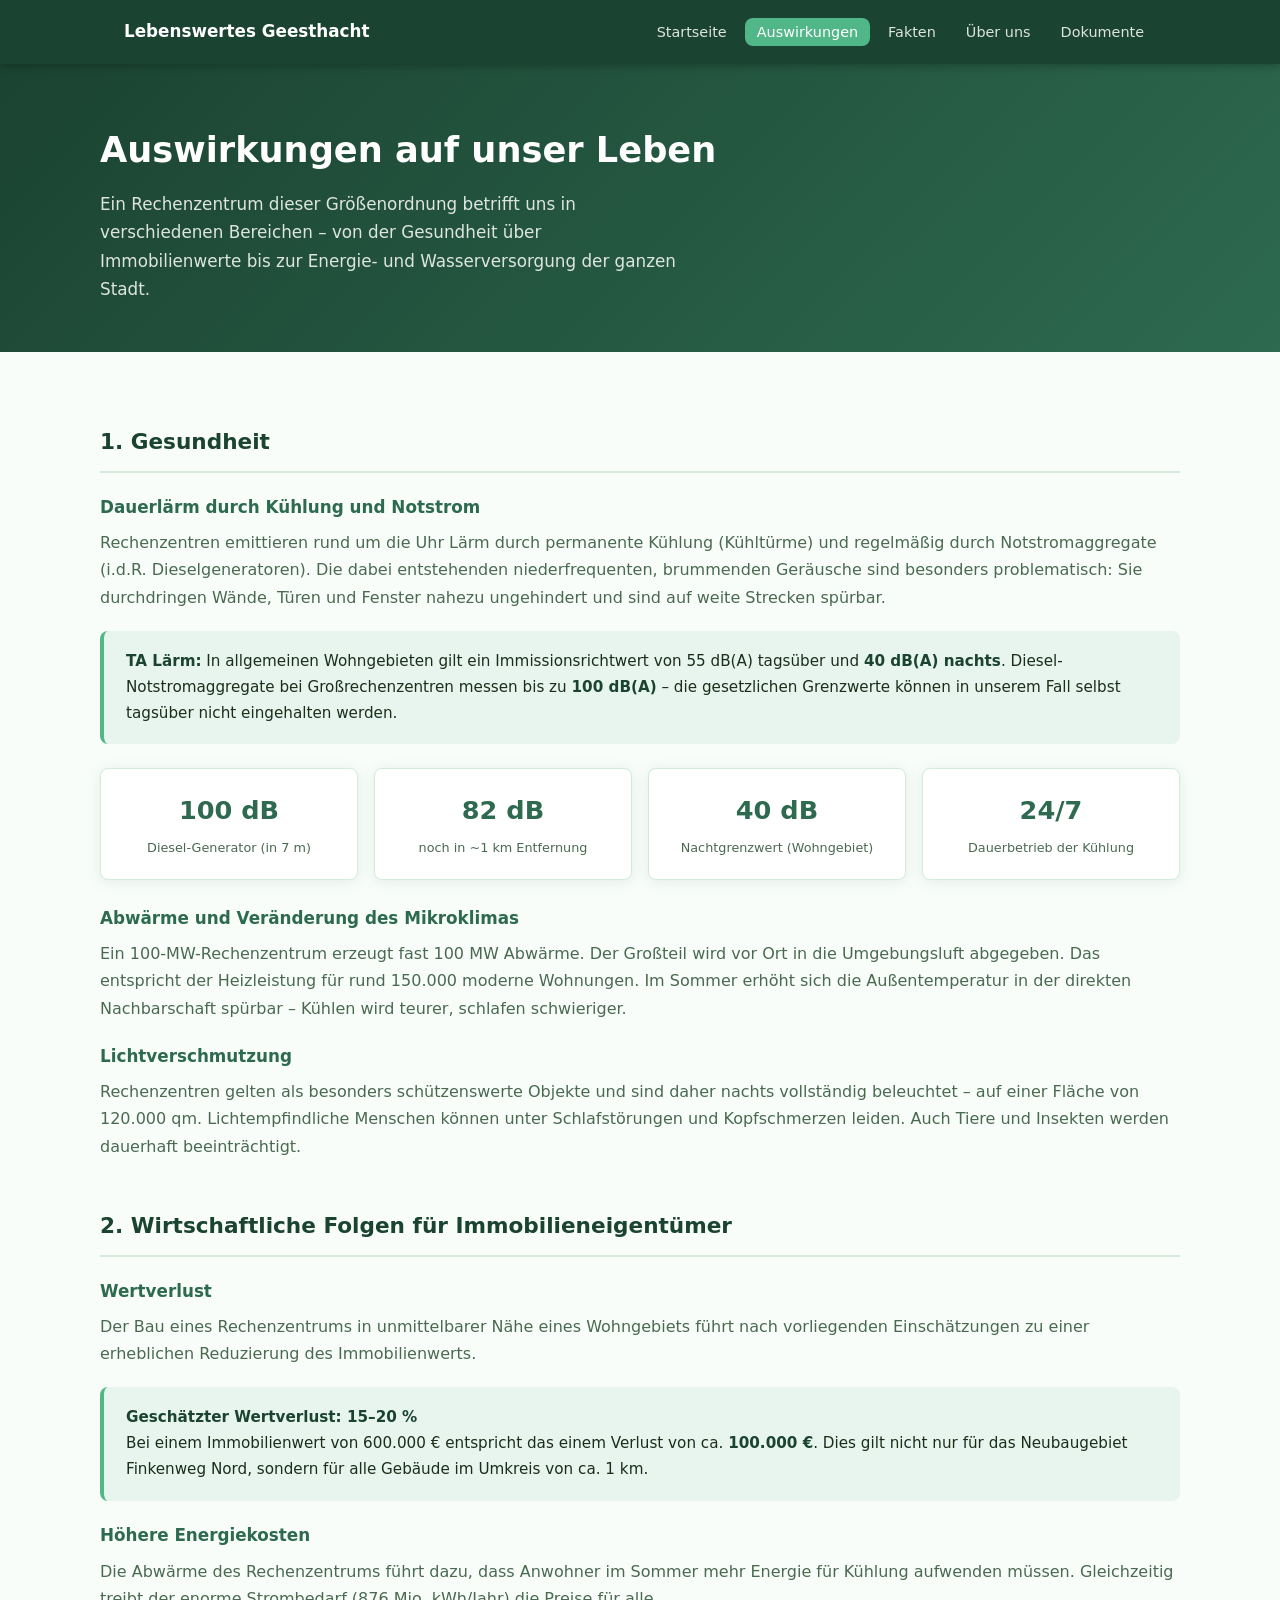
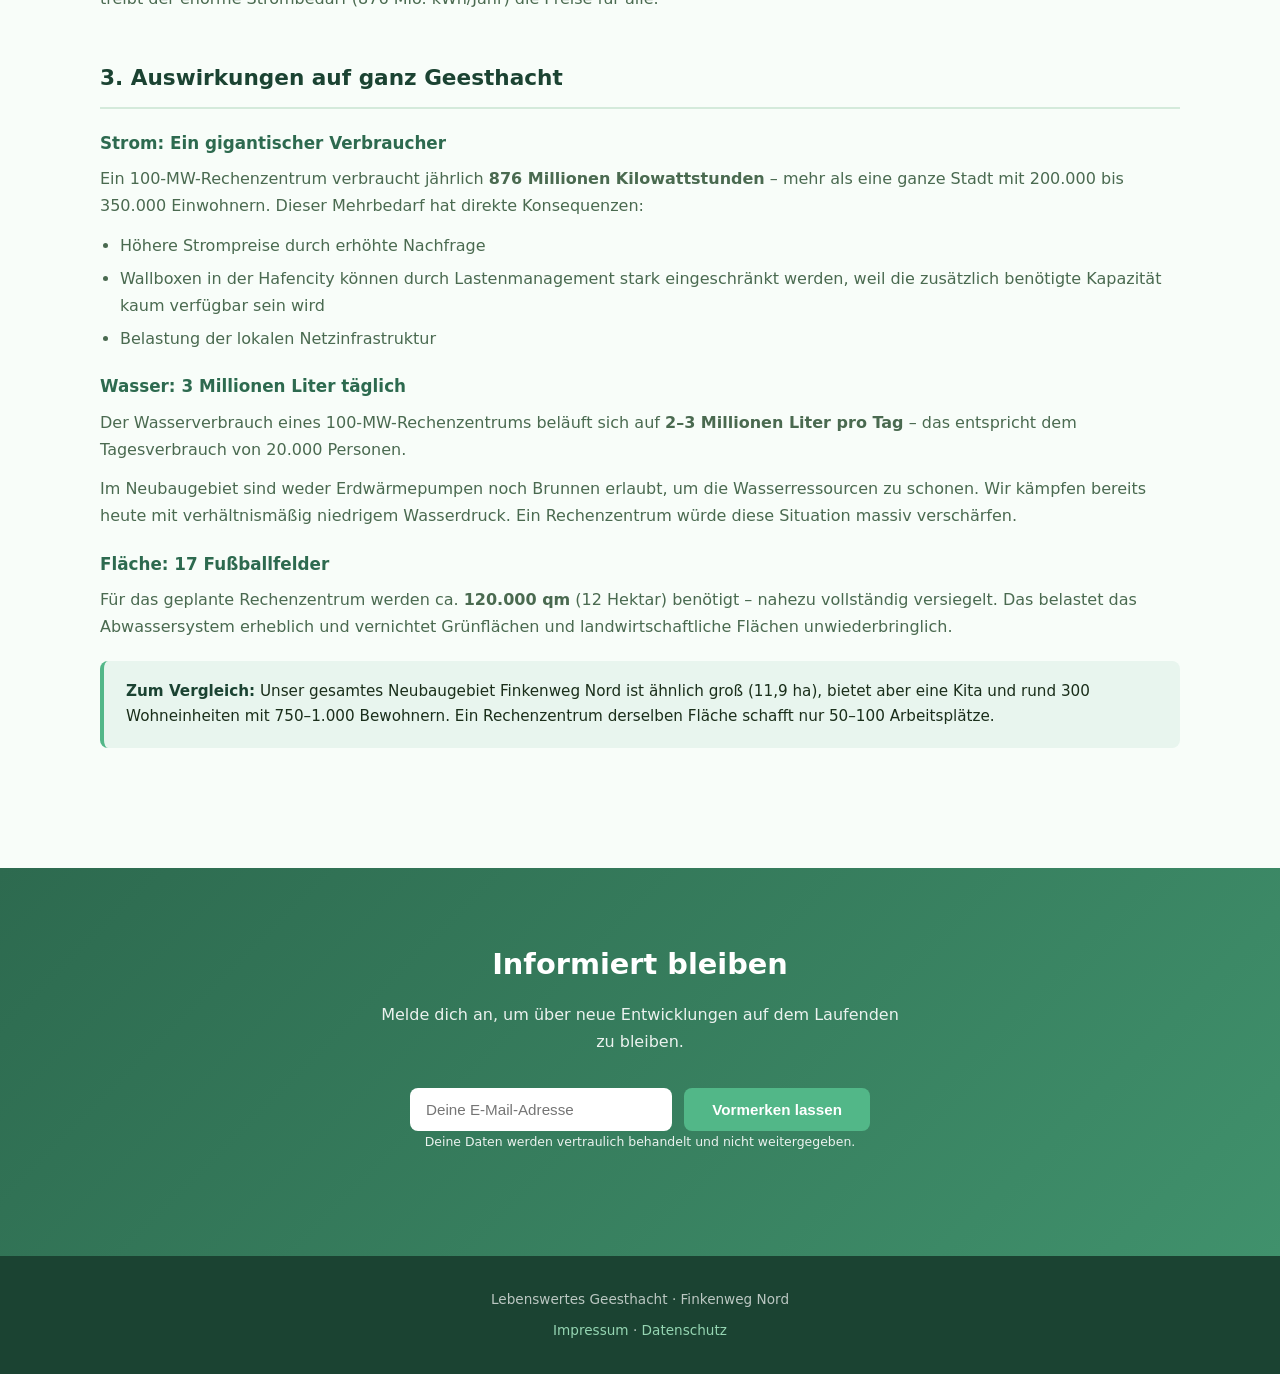
==== auswirkungen.html @ 09b79859 "Mailchimp-Newsletter-Formular eingebettet (alle 4 Seiten) Korrektes Formular-Action-URL, name=EMAIL," ====
<!DOCTYPE html>
<html lang="de">
<head>
    <meta charset="UTF-8">
    <meta name="viewport" content="width=device-width, initial-scale=1.0">
    <title>Auswirkungen – Lebenswertes Geesthacht</title>
    <meta name="description" content="Detaillierte Auswirkungen eines Rechenzentrums auf Gesundheit, Immobilien, Strom und Wasser in Geesthacht.">
    <link rel="stylesheet" href="style.css">
</head>
<body>

<nav class="nav">
    <div class="nav-inner">
        <a href="index.html" class="nav-logo">Lebenswertes Geesthacht</a>
        <button class="nav-toggle" onclick="toggleNav()" aria-label="Menü">
            <span></span><span></span><span></span>
        </button>
        <ul class="nav-links" id="navLinks">
            <li><a href="index.html">Startseite</a></li>
            <li><a href="auswirkungen.html" class="active">Auswirkungen</a></li>
            <li><a href="fakten.html">Fakten</a></li>
            <li><a href="ueber-uns.html">Über uns</a></li>
            <li><a href="dokumente.html">Dokumente</a></li>
        </ul>
    </div>
</nav>

<div class="page-hero">
    <div class="container">
        <h1>Auswirkungen auf unser Leben</h1>
        <p>Ein Rechenzentrum dieser Größenordnung betrifft uns in verschiedenen Bereichen – von der Gesundheit über Immobilienwerte bis zur Energie- und Wasserversorgung der ganzen Stadt.</p>
    </div>
</div>

<section class="section">
    <div class="container">

        <div class="content-block">
            <h2>1. Gesundheit</h2>

            <h3>Dauerlärm durch Kühlung und Notstrom</h3>
            <p>Rechenzentren emittieren rund um die Uhr Lärm durch permanente Kühlung (Kühltürme) und regelmäßig durch Notstromaggregate (i.d.R. Dieselgeneratoren). Die dabei entstehenden niederfrequenten, brummenden Geräusche sind besonders problematisch: Sie durchdringen Wände, Türen und Fenster nahezu ungehindert und sind auf weite Strecken spürbar.</p>

            <div class="highlight-box">
                <strong>TA Lärm:</strong> In allgemeinen Wohngebieten gilt ein Immissionsrichtwert von 55 dB(A) tagsüber und <strong>40 dB(A) nachts</strong>. Diesel-Notstromaggregate bei Großrechenzentren messen bis zu <strong>100 dB(A)</strong> – die gesetzlichen Grenzwerte können in unserem Fall selbst tagsüber nicht eingehalten werden.
            </div>

            <div class="stat-row">
                <div class="stat-box"><div class="num">100 dB</div><div class="lbl">Diesel-Generator (in 7 m)</div></div>
                <div class="stat-box"><div class="num">82 dB</div><div class="lbl">noch in ~1 km Entfernung</div></div>
                <div class="stat-box"><div class="num">40 dB</div><div class="lbl">Nachtgrenzwert (Wohngebiet)</div></div>
                <div class="stat-box"><div class="num">24/7</div><div class="lbl">Dauerbetrieb der Kühlung</div></div>
            </div>

            <h3>Abwärme und Veränderung des Mikroklimas</h3>
            <p>Ein 100-MW-Rechenzentrum erzeugt fast 100 MW Abwärme. Der Großteil wird vor Ort in die Umgebungsluft abgegeben. Das entspricht der Heizleistung für rund 150.000 moderne Wohnungen. Im Sommer erhöht sich die Außentemperatur in der direkten Nachbarschaft spürbar – Kühlen wird teurer, schlafen schwieriger.</p>

            <h3>Lichtverschmutzung</h3>
            <p>Rechenzentren gelten als besonders schützenswerte Objekte und sind daher nachts vollständig beleuchtet – auf einer Fläche von 120.000 qm. Lichtempfindliche Menschen können unter Schlafstörungen und Kopfschmerzen leiden. Auch Tiere und Insekten werden dauerhaft beeinträchtigt.</p>
        </div>

        <div class="content-block">
            <h2>2. Wirtschaftliche Folgen für Immobilieneigentümer</h2>

            <h3>Wertverlust</h3>
            <p>Der Bau eines Rechenzentrums in unmittelbarer Nähe eines Wohngebiets führt nach vorliegenden Einschätzungen zu einer erheblichen Reduzierung des Immobilienwerts.</p>

            <div class="highlight-box">
                <strong>Geschätzter Wertverlust: 15–20 %</strong><br>
                Bei einem Immobilienwert von 600.000 € entspricht das einem Verlust von ca. <strong>100.000 €</strong>. Dies gilt nicht nur für das Neubaugebiet Finkenweg Nord, sondern für alle Gebäude im Umkreis von ca. 1 km.
            </div>

            <h3>Höhere Energiekosten</h3>
            <p>Die Abwärme des Rechenzentrums führt dazu, dass Anwohner im Sommer mehr Energie für Kühlung aufwenden müssen. Gleichzeitig treibt der enorme Strombedarf (876 Mio. kWh/Jahr) die Preise für alle.</p>
        </div>

        <div class="content-block">
            <h2>3. Auswirkungen auf ganz Geesthacht</h2>

            <h3>Strom: Ein gigantischer Verbraucher</h3>
            <p>Ein 100-MW-Rechenzentrum verbraucht jährlich <strong>876 Millionen Kilowattstunden</strong> – mehr als eine ganze Stadt mit 200.000 bis 350.000 Einwohnern. Dieser Mehrbedarf hat direkte Konsequenzen:</p>
            <ul>
                <li>Höhere Strompreise durch erhöhte Nachfrage</li>
                <li>Wallboxen in der Hafencity können durch Lastenmanagement stark eingeschränkt werden, weil die zusätzlich benötigte Kapazität kaum verfügbar sein wird</li>
                <li>Belastung der lokalen Netzinfrastruktur</li>
            </ul>

            <h3>Wasser: 3 Millionen Liter täglich</h3>
            <p>Der Wasserverbrauch eines 100-MW-Rechenzentrums beläuft sich auf <strong>2–3 Millionen Liter pro Tag</strong> – das entspricht dem Tagesverbrauch von 20.000 Personen.</p>
            <p>Im Neubaugebiet sind weder Erdwärmepumpen noch Brunnen erlaubt, um die Wasserressourcen zu schonen. Wir kämpfen bereits heute mit verhältnismäßig niedrigem Wasserdruck. Ein Rechenzentrum würde diese Situation massiv verschärfen.</p>

            <h3>Fläche: 17 Fußballfelder</h3>
            <p>Für das geplante Rechenzentrum werden ca. <strong>120.000 qm</strong> (12 Hektar) benötigt – nahezu vollständig versiegelt. Das belastet das Abwassersystem erheblich und vernichtet Grünflächen und landwirtschaftliche Flächen unwiederbringlich.</p>

            <div class="highlight-box">
                <strong>Zum Vergleich:</strong> Unser gesamtes Neubaugebiet Finkenweg Nord ist ähnlich groß (11,9 ha), bietet aber eine Kita und rund 300 Wohneinheiten mit 750–1.000 Bewohnern. Ein Rechenzentrum derselben Fläche schafft nur 50–100 Arbeitsplätze.
            </div>
        </div>

    </div>
</section>

<section class="newsletter" id="vormerken">
    <div class="container">
        <h2>Informiert bleiben</h2>
        <p>Melde dich an, um über neue Entwicklungen auf dem Laufenden zu bleiben.</p>
        <form class="newsletter-form" action="https://lebenswertes-geesthacht.us17.list-manage.com/subscribe/post?u=48dccf539fbe68d70dd733b35&amp;id=de1815a1cf&amp;f_id=00e4e0e3f0" method="post" target="_blank">
            <input type="email" name="EMAIL" placeholder="Deine E-Mail-Adresse" required>
            <div aria-hidden="true" style="position:absolute;left:-5000px;"><input type="text" name="b_48dccf539fbe68d70dd733b35_de1815a1cf" tabindex="-1" value=""></div>
            <button type="submit" name="subscribe" class="btn btn-primary">Vormerken lassen</button>
        </form>
        <p class="newsletter-hint">Deine Daten werden vertraulich behandelt und nicht weitergegeben.</p>
    </div>
</section>

<footer>
    <div class="container">
        <p>Lebenswertes Geesthacht · Finkenweg Nord</p>
        <p style="margin-top:8px;"><a href="impressum.html">Impressum</a> · <a href="datenschutz.html">Datenschutz</a></p>
    </div>
</footer>

<script>
function toggleNav() { document.getElementById('navLinks').classList.toggle('open'); }
</script>
</body>
</html>
---- style.css ----
:root {
    --primary:        #2d6a4f;
    --primary-dark:   #1b4332;
    --accent:         #52b788;
    --accent-light:   #95d5b2;
    --bg:             #f8fdf9;
    --bg-card:        #ffffff;
    --text:           #1a2e1a;
    --text-muted:     #4a6a50;
    --border:         #d4eadb;
    --radius:         8px;
    --shadow:         0 2px 14px rgba(45,106,79,.10);
    --shadow-hover:   0 6px 24px rgba(45,106,79,.18);
    --max-width:      1080px;
}

*, *::before, *::after { box-sizing: border-box; margin: 0; padding: 0; }

html { scroll-behavior: smooth; }

body {
    font-family: 'Segoe UI', system-ui, -apple-system, sans-serif;
    background: var(--bg);
    color: var(--text);
    line-height: 1.7;
    font-size: 16px;
}

a { color: var(--primary); text-decoration: none; }
a:hover { text-decoration: underline; }

img { max-width: 100%; display: block; }

/* ── NAV ─────────────────────────────────────────────────── */
.nav {
    position: sticky;
    top: 0;
    z-index: 100;
    background: var(--primary-dark);
    box-shadow: 0 2px 8px rgba(0,0,0,.25);
}

.nav-inner {
    max-width: var(--max-width);
    margin: 0 auto;
    padding: 0 24px;
    display: flex;
    align-items: center;
    justify-content: space-between;
    height: 64px;
}

.nav-logo {
    font-size: 1.05rem;
    font-weight: 700;
    color: #ffffff;
    line-height: 1.3;
    max-width: 280px;
}
.nav-logo:hover { text-decoration: none; }

.nav-links {
    display: flex;
    gap: 6px;
    list-style: none;
}

.nav-links a {
    color: rgba(255,255,255,.85);
    font-size: .9rem;
    padding: 6px 12px;
    border-radius: var(--radius);
    transition: background .15s, color .15s;
}
.nav-links a:hover,
.nav-links a.active {
    background: var(--accent);
    color: #fff;
    text-decoration: none;
}

.nav-toggle {
    display: none;
    flex-direction: column;
    gap: 5px;
    cursor: pointer;
    padding: 8px;
    border: none;
    background: none;
}
.nav-toggle span {
    display: block;
    width: 24px;
    height: 2px;
    background: #fff;
    border-radius: 2px;
    transition: all .2s;
}

/* ── HERO ────────────────────────────────────────────────── */
.hero {
    background: linear-gradient(145deg, var(--primary-dark) 0%, var(--primary) 60%, #40916c 100%);
    color: #fff;
    padding: 90px 24px 80px;
    text-align: center;
}

.hero-label {
    display: inline-block;
    background: rgba(255,255,255,.15);
    border: 1px solid rgba(255,255,255,.3);
    color: var(--accent-light);
    font-size: .8rem;
    font-weight: 600;
    letter-spacing: .08em;
    text-transform: uppercase;
    padding: 4px 14px;
    border-radius: 20px;
    margin-bottom: 24px;
}

.hero h1 {
    font-size: clamp(1.8rem, 4vw, 2.8rem);
    font-weight: 800;
    max-width: 760px;
    margin: 0 auto 20px;
    line-height: 1.25;
}

.hero-sub {
    font-size: clamp(1rem, 2vw, 1.2rem);
    max-width: 580px;
    margin: 0 auto 36px;
    opacity: .9;
}

.hero-note {
    font-size: .85rem;
    opacity: .7;
    max-width: 540px;
    margin: 0 auto 36px;
    font-style: italic;
}

.btn {
    display: inline-block;
    padding: 13px 28px;
    border-radius: var(--radius);
    font-weight: 700;
    font-size: .95rem;
    cursor: pointer;
    transition: transform .15s, box-shadow .15s;
    border: none;
}
.btn:hover { transform: translateY(-2px); box-shadow: var(--shadow-hover); text-decoration: none; }

.btn-primary { background: var(--accent); color: #fff; }
.btn-outline { background: transparent; color: #fff; border: 2px solid rgba(255,255,255,.6); margin-left: 12px; }
.btn-outline:hover { background: rgba(255,255,255,.1); }

/* ── SECTIONS ────────────────────────────────────────────── */
.section { padding: 72px 24px; }
.section-alt { background: #edf6f0; }

.container {
    max-width: var(--max-width);
    margin: 0 auto;
}

.section-label {
    font-size: .78rem;
    font-weight: 700;
    letter-spacing: .1em;
    text-transform: uppercase;
    color: var(--accent);
    margin-bottom: 10px;
}

.section-title {
    font-size: clamp(1.5rem, 3vw, 2.1rem);
    font-weight: 800;
    color: var(--primary-dark);
    line-height: 1.25;
    margin-bottom: 16px;
}

.section-intro {
    font-size: 1.05rem;
    color: var(--text-muted);
    max-width: 640px;
    margin-bottom: 48px;
}

/* ── FACT CARDS ──────────────────────────────────────────── */
.cards {
    display: grid;
    grid-template-columns: repeat(auto-fit, minmax(230px, 1fr));
    gap: 24px;
}

.card {
    background: var(--bg-card);
    border: 1px solid var(--border);
    border-radius: var(--radius);
    padding: 28px 24px;
    box-shadow: var(--shadow);
    transition: transform .2s, box-shadow .2s;
}
.card:hover { transform: translateY(-4px); box-shadow: var(--shadow-hover); }

.card-icon {
    font-size: 2rem;
    margin-bottom: 14px;
}

.card-number {
    font-size: 2rem;
    font-weight: 800;
    color: var(--primary);
    line-height: 1.1;
    margin-bottom: 6px;
}

.card-title {
    font-size: .95rem;
    font-weight: 700;
    color: var(--text);
    margin-bottom: 8px;
}

.card p {
    font-size: .88rem;
    color: var(--text-muted);
}

/* ── IMPACT TABS ─────────────────────────────────────────── */
.tabs {
    display: flex;
    gap: 12px;
    margin-bottom: 32px;
    flex-wrap: wrap;
}

.tab-btn {
    padding: 10px 22px;
    border-radius: 40px;
    border: 2px solid var(--border);
    background: var(--bg-card);
    color: var(--text-muted);
    font-weight: 600;
    font-size: .9rem;
    cursor: pointer;
    transition: all .15s;
}
.tab-btn.active, .tab-btn:hover {
    background: var(--primary);
    color: #fff;
    border-color: var(--primary);
}

.tab-panel { display: none; }
.tab-panel.active { display: block; }

.impact-grid {
    display: grid;
    grid-template-columns: repeat(auto-fit, minmax(260px, 1fr));
    gap: 20px;
}

.impact-item {
    background: var(--bg-card);
    border-left: 4px solid var(--accent);
    border-radius: var(--radius);
    padding: 20px 22px;
    box-shadow: var(--shadow);
}

.impact-item h3 { font-size: 1rem; color: var(--primary-dark); margin-bottom: 6px; }
.impact-item p  { font-size: .88rem; color: var(--text-muted); }

/* ── NEWSLETTER ──────────────────────────────────────────── */
.newsletter {
    background: linear-gradient(135deg, var(--primary) 0%, #40916c 100%);
    color: #fff;
    padding: 72px 24px;
    text-align: center;
}

.newsletter h2 { font-size: 1.8rem; font-weight: 800; margin-bottom: 12px; }
.newsletter p  { opacity: .9; max-width: 520px; margin: 0 auto 32px; }

.newsletter-form {
    display: flex;
    gap: 12px;
    max-width: 460px;
    margin: 0 auto;
    flex-wrap: wrap;
    justify-content: center;
}

.newsletter-form input[type="email"] {
    flex: 1 1 260px;
    padding: 13px 16px;
    border-radius: var(--radius);
    border: none;
    font-size: .95rem;
    outline: none;
}

.newsletter-form input[type="email"]:focus {
    box-shadow: 0 0 0 3px var(--accent-light);
}

.newsletter-hint {
    font-size: .78rem;
    opacity: .7;
    margin-top: 14px;
}

/* ── TEASER LINK ─────────────────────────────────────────── */
.teaser-link {
    display: inline-flex;
    align-items: center;
    gap: 6px;
    font-weight: 700;
    color: var(--primary);
    margin-top: 16px;
    font-size: .9rem;
    transition: gap .15s;
}
.teaser-link:hover { gap: 10px; text-decoration: none; }

/* ── CONTENT PAGES ───────────────────────────────────────── */
.page-hero {
    background: linear-gradient(135deg, var(--primary-dark), var(--primary));
    color: #fff;
    padding: 56px 24px 48px;
}
.page-hero h1 { font-size: clamp(1.6rem, 3vw, 2.2rem); font-weight: 800; margin-bottom: 10px; }
.page-hero p  { opacity: .85; max-width: 580px; font-size: 1.05rem; }

.content-block { margin-bottom: 48px; }
.content-block h2 {
    font-size: 1.35rem;
    font-weight: 700;
    color: var(--primary-dark);
    margin-bottom: 16px;
    padding-bottom: 10px;
    border-bottom: 2px solid var(--border);
}
.content-block h3 { font-size: 1.05rem; font-weight: 700; color: var(--primary); margin: 20px 0 8px; }
.content-block p  { margin-bottom: 12px; color: var(--text-muted); }
.content-block ul { padding-left: 20px; color: var(--text-muted); }
.content-block ul li { margin-bottom: 6px; }

.highlight-box {
    background: #e8f5ee;
    border-left: 4px solid var(--accent);
    border-radius: var(--radius);
    padding: 18px 22px;
    margin: 20px 0;
    font-size: .95rem;
}
.highlight-box strong { color: var(--primary-dark); }

.stat-row {
    display: flex;
    flex-wrap: wrap;
    gap: 16px;
    margin: 24px 0;
}
.stat-box {
    background: var(--bg-card);
    border: 1px solid var(--border);
    border-radius: var(--radius);
    padding: 20px;
    text-align: center;
    flex: 1 1 160px;
    box-shadow: var(--shadow);
}
.stat-box .num { font-size: 1.6rem; font-weight: 800; color: var(--primary); }
.stat-box .lbl { font-size: .8rem; color: var(--text-muted); margin-top: 4px; }

/* ── TEAM ────────────────────────────────────────────────── */
.team-grid {
    display: grid;
    grid-template-columns: repeat(auto-fit, minmax(220px, 1fr));
    gap: 24px;
}

.team-card {
    background: var(--bg-card);
    border: 1px solid var(--border);
    border-radius: var(--radius);
    padding: 28px 24px;
    text-align: center;
    box-shadow: var(--shadow);
}

.team-avatar {
    width: 80px;
    height: 80px;
    border-radius: 50%;
    background: linear-gradient(135deg, var(--accent), var(--primary));
    margin: 0 auto 16px;
    display: flex;
    align-items: center;
    justify-content: center;
    font-size: 2rem;
    color: #fff;
    font-weight: 700;
}

.team-card h3 { font-size: 1rem; font-weight: 700; color: var(--primary-dark); margin-bottom: 4px; }
.team-card .role { font-size: .82rem; color: var(--accent); font-weight: 600; margin-bottom: 10px; }
.team-card p { font-size: .88rem; color: var(--text-muted); }

/* ── DOCS ────────────────────────────────────────────────── */
.doc-list { list-style: none; display: grid; gap: 14px; }
.doc-item {
    background: var(--bg-card);
    border: 1px solid var(--border);
    border-radius: var(--radius);
    padding: 18px 22px;
    display: flex;
    align-items: center;
    gap: 16px;
    box-shadow: var(--shadow);
    transition: border-color .15s;
}
.doc-item:hover { border-color: var(--accent); }
.doc-icon { font-size: 1.8rem; }
.doc-info h3 { font-size: .95rem; font-weight: 700; color: var(--primary-dark); }
.doc-info p  { font-size: .82rem; color: var(--text-muted); }
.doc-item .btn { margin-left: auto; white-space: nowrap; font-size: .82rem; padding: 8px 16px;
    background: var(--primary); color: #fff; }

/* ── FOOTER ──────────────────────────────────────────────── */
footer {
    background: var(--primary-dark);
    color: rgba(255,255,255,.7);
    text-align: center;
    padding: 32px 24px;
    font-size: .85rem;
}
footer a { color: var(--accent-light); }

/* ── RESPONSIVE ──────────────────────────────────────────── */
@media (max-width: 680px) {
    .nav-links { display: none; flex-direction: column; gap: 4px; }
    .nav-links.open {
        display: flex;
        position: absolute;
        top: 64px;
        left: 0; right: 0;
        background: var(--primary-dark);
        padding: 16px;
    }
    .nav-toggle { display: flex; }
    .hero { padding: 60px 24px 52px; }
    .btn-outline { margin-left: 0; margin-top: 10px; }
    .section { padding: 52px 24px; }
}
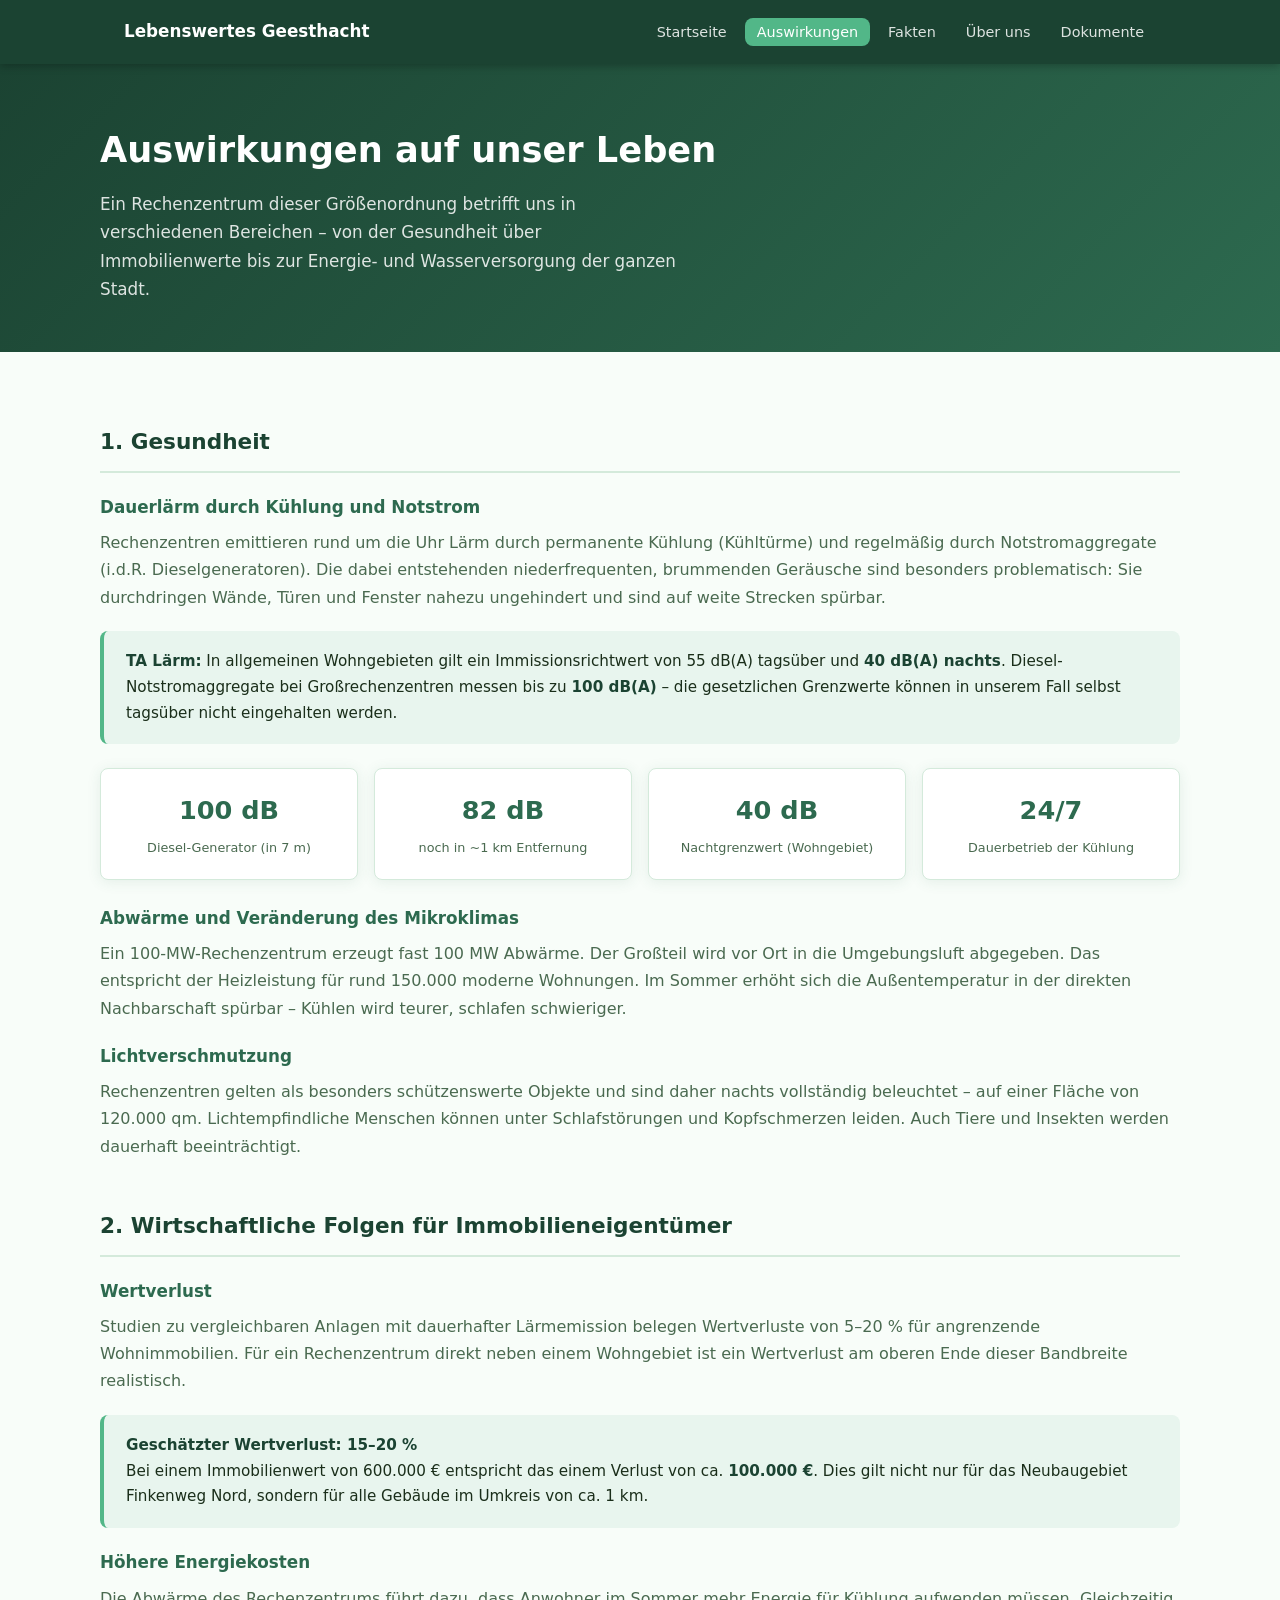
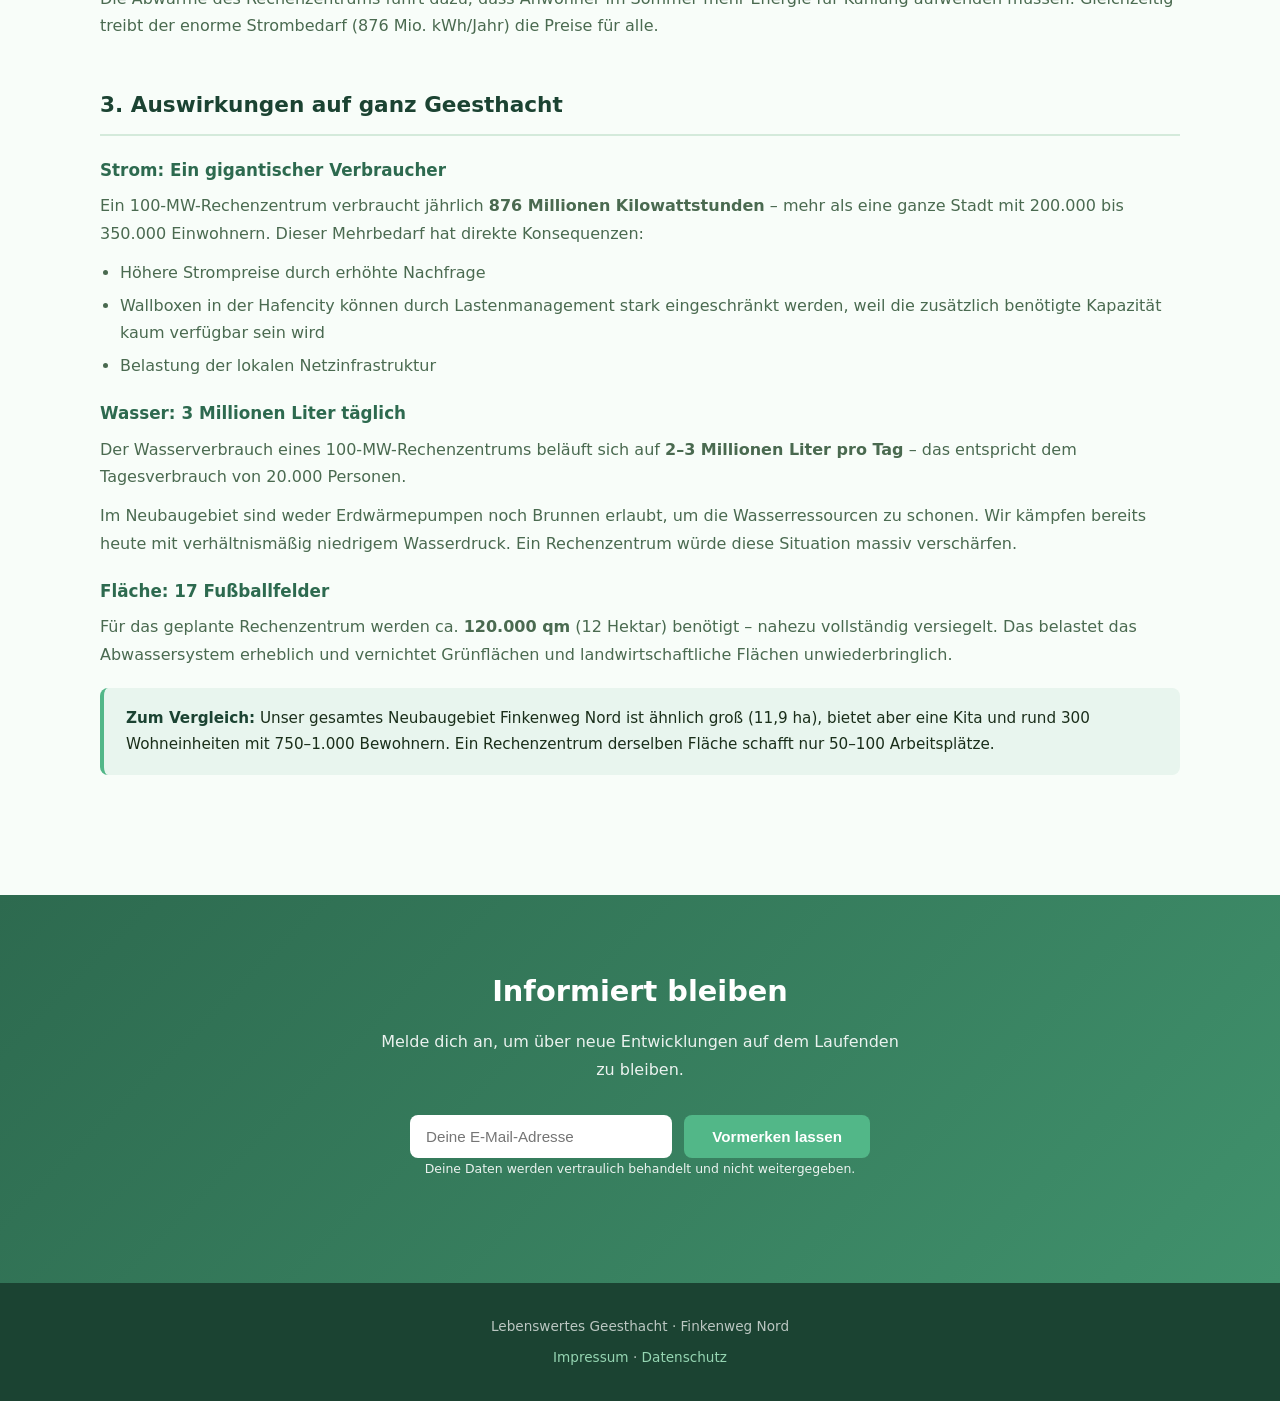
==== commit 5164e072: "Immobilienwert-Aussage mit Studienreferenz belegt (Option C) Co-Authored-By: Claude Sonnet 4.6 <nore" ====
--- a/auswirkungen.html
+++ b/auswirkungen.html
@@ -63,7 +63,7 @@
             <h2>2. Wirtschaftliche Folgen für Immobilieneigentümer</h2>
 
             <h3>Wertverlust</h3>
-            <p>Der Bau eines Rechenzentrums in unmittelbarer Nähe eines Wohngebiets führt nach vorliegenden Einschätzungen zu einer erheblichen Reduzierung des Immobilienwerts.</p>
+            <p>Studien zu vergleichbaren Anlagen mit dauerhafter Lärmemission belegen Wertverluste von 5–20 % für angrenzende Wohnimmobilien. Für ein Rechenzentrum direkt neben einem Wohngebiet ist ein Wertverlust am oberen Ende dieser Bandbreite realistisch.</p>
 
             <div class="highlight-box">
                 <strong>Geschätzter Wertverlust: 15–20 %</strong><br>
--- a/style.css
+++ b/style.css
@@ -414,6 +414,12 @@
 .team-card h3 { font-size: 1rem; font-weight: 700; color: var(--primary-dark); margin-bottom: 4px; }
 .team-card .role { font-size: .82rem; color: var(--accent); font-weight: 600; margin-bottom: 10px; }
 .team-card p { font-size: .88rem; color: var(--text-muted); }
+.team-photo { width: 100%; aspect-ratio: 4/3; object-fit: cover; border-radius: 8px; margin-bottom: 14px; display: block; }
+.team-mehr { margin-top: 12px; }
+.team-mehr summary { font-size: .82rem; font-weight: 600; color: var(--accent); cursor: pointer; user-select: none; margin-bottom: 10px; }
+.team-mehr summary:hover { opacity: 0.8; }
+.team-mehr p { font-size: .88rem; color: var(--text-muted); margin-bottom: 10px; }
+.team-mehr p:last-child { margin-bottom: 0; }
 
 /* ── DOCS ────────────────────────────────────────────────── */
 .doc-list { list-style: none; display: grid; gap: 14px; }
@@ -445,8 +451,19 @@
 }
 footer a { color: var(--accent-light); }
 
+/* ── SPLIT LAYOUT ────────────────────────────────────────── */
+.section-split {
+    display: grid;
+    grid-template-columns: 1fr 1fr;
+    gap: 48px;
+    align-items: center;
+}
+
 /* ── RESPONSIVE ──────────────────────────────────────────── */
 @media (max-width: 680px) {
+    .section-split { grid-template-columns: 1fr; gap: 32px; }
+    .doc-item { flex-wrap: wrap; }
+    .doc-item .btn { margin-left: 0; width: 100%; text-align: center; }
     .nav-links { display: none; flex-direction: column; gap: 4px; }
     .nav-links.open {
         display: flex;
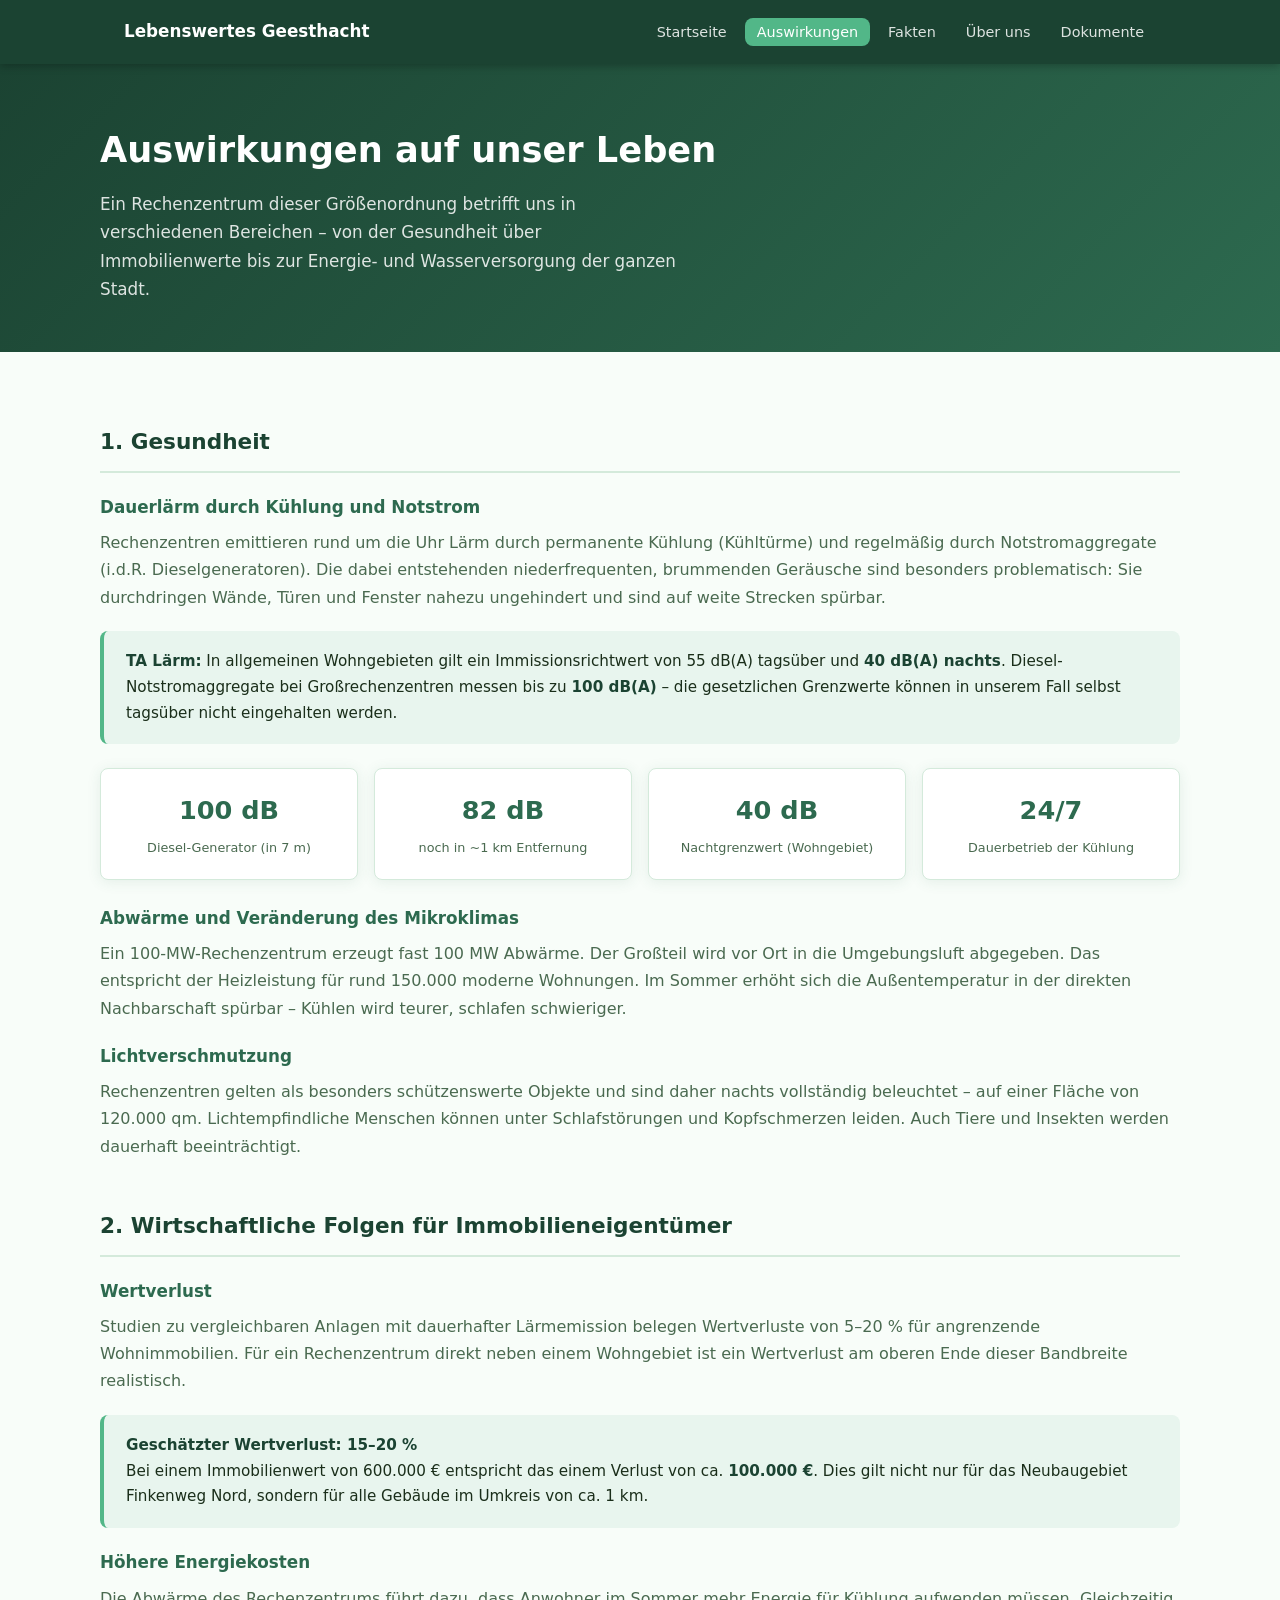
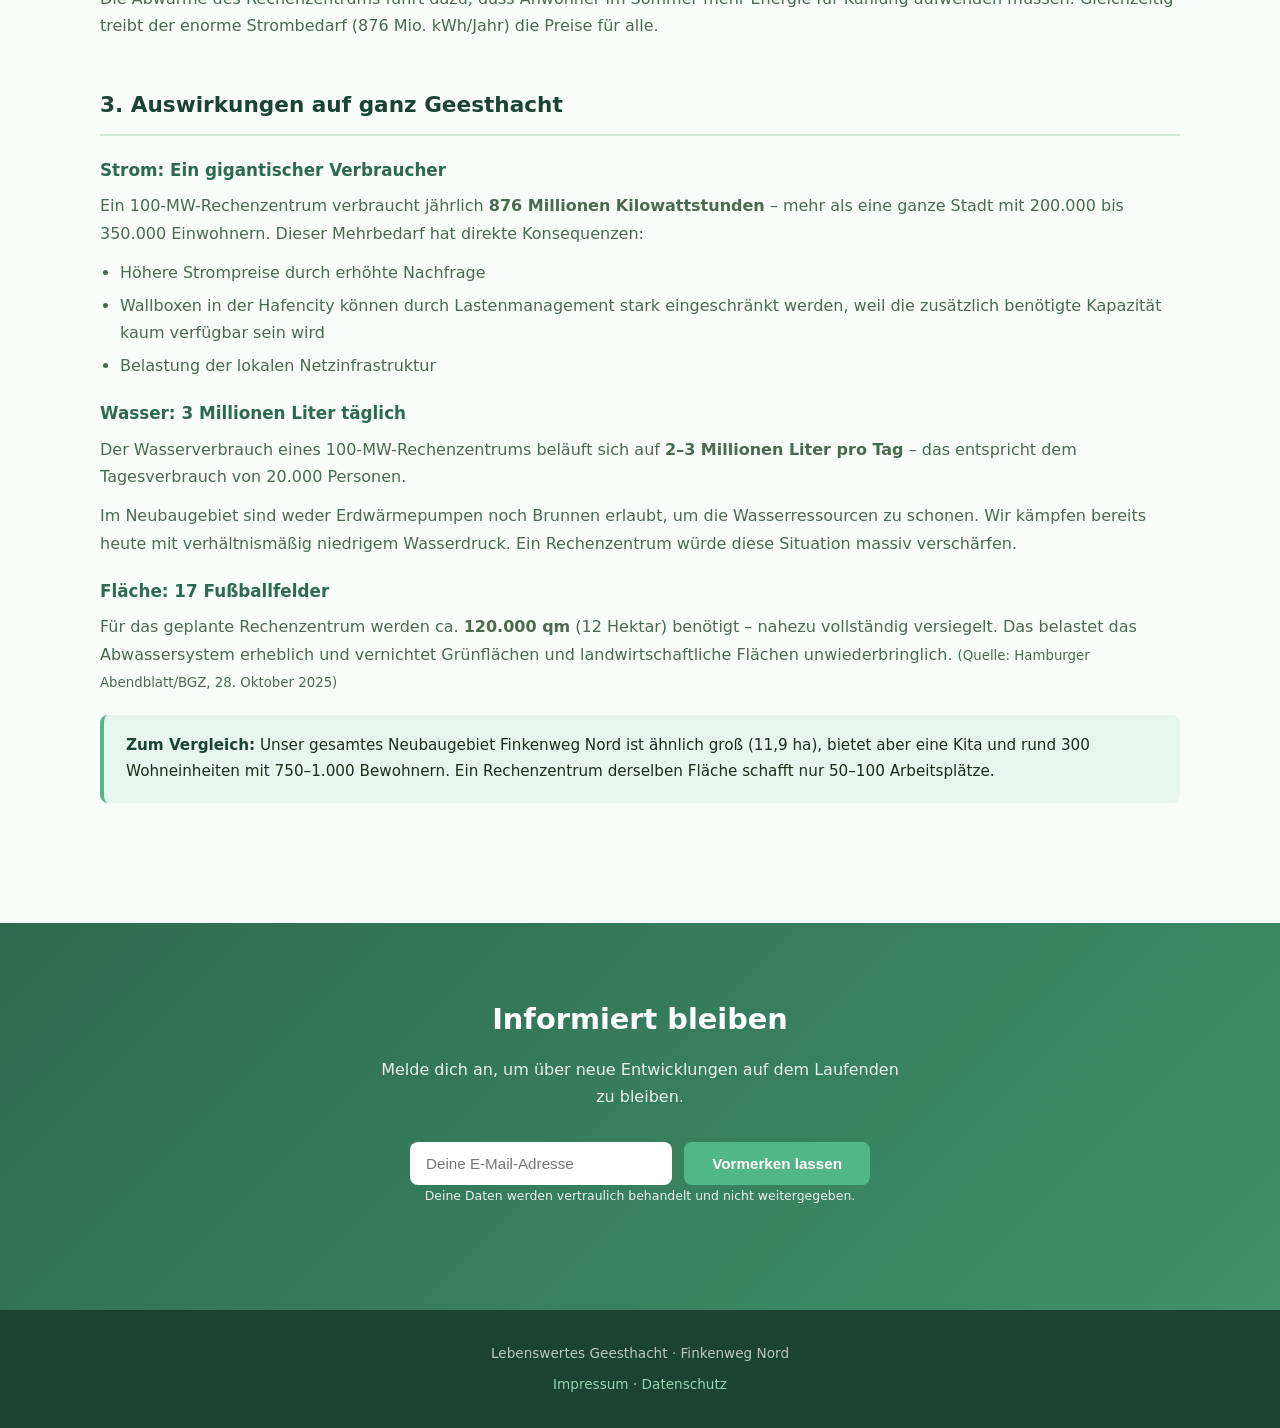
==== commit f6a44f9e: "M2: Quellenangabe für 120.000 qm ergänzt (Hamburger Abendblatt/BGZ) Co-Authored-By: Claude Sonnet 4." ====
--- a/auswirkungen.html
+++ b/auswirkungen.html
@@ -90,7 +90,7 @@
             <p>Im Neubaugebiet sind weder Erdwärmepumpen noch Brunnen erlaubt, um die Wasserressourcen zu schonen. Wir kämpfen bereits heute mit verhältnismäßig niedrigem Wasserdruck. Ein Rechenzentrum würde diese Situation massiv verschärfen.</p>
 
             <h3>Fläche: 17 Fußballfelder</h3>
-            <p>Für das geplante Rechenzentrum werden ca. <strong>120.000 qm</strong> (12 Hektar) benötigt – nahezu vollständig versiegelt. Das belastet das Abwassersystem erheblich und vernichtet Grünflächen und landwirtschaftliche Flächen unwiederbringlich.</p>
+            <p>Für das geplante Rechenzentrum werden ca. <strong>120.000 qm</strong> (12 Hektar) benötigt – nahezu vollständig versiegelt. Das belastet das Abwassersystem erheblich und vernichtet Grünflächen und landwirtschaftliche Flächen unwiederbringlich. <small style="color:var(--text-muted);">(Quelle: Hamburger Abendblatt/BGZ, 28. Oktober 2025)</small></p>
 
             <div class="highlight-box">
                 <strong>Zum Vergleich:</strong> Unser gesamtes Neubaugebiet Finkenweg Nord ist ähnlich groß (11,9 ha), bietet aber eine Kita und rund 300 Wohneinheiten mit 750–1.000 Bewohnern. Ein Rechenzentrum derselben Fläche schafft nur 50–100 Arbeitsplätze.
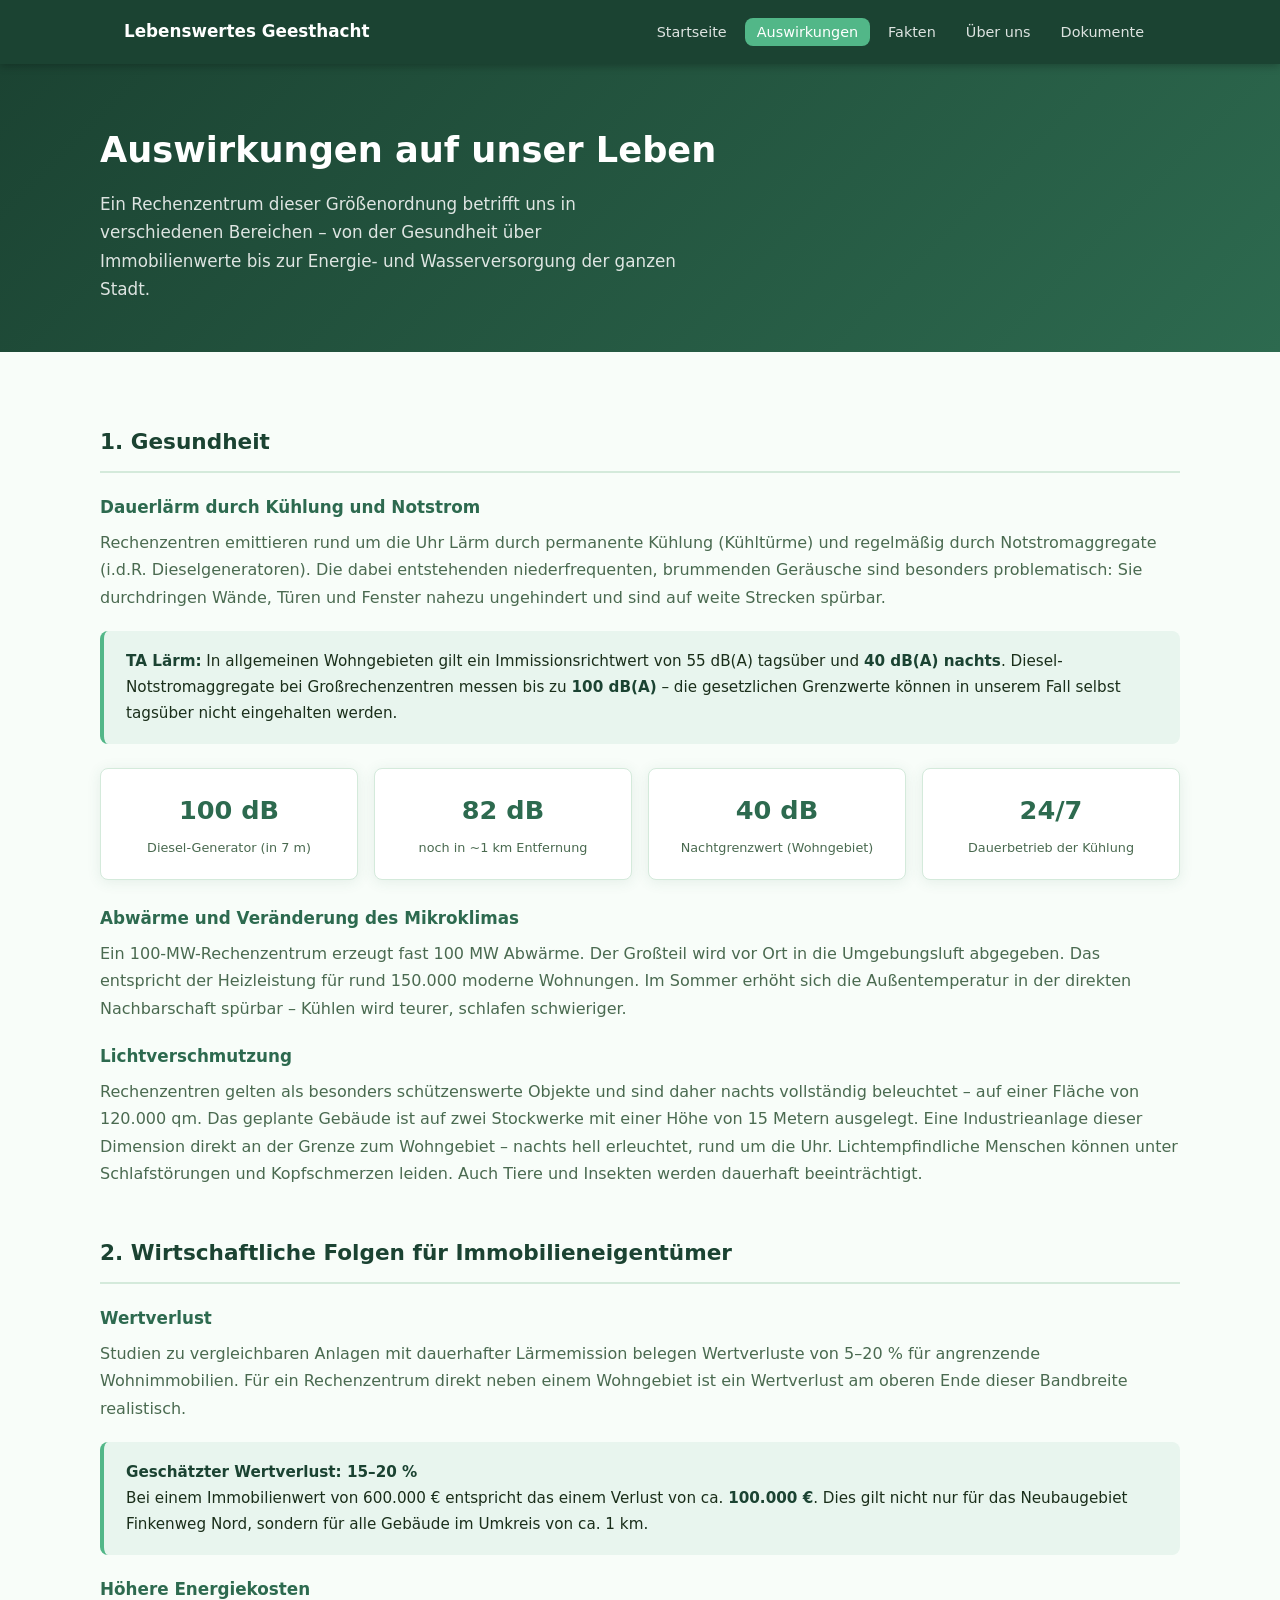
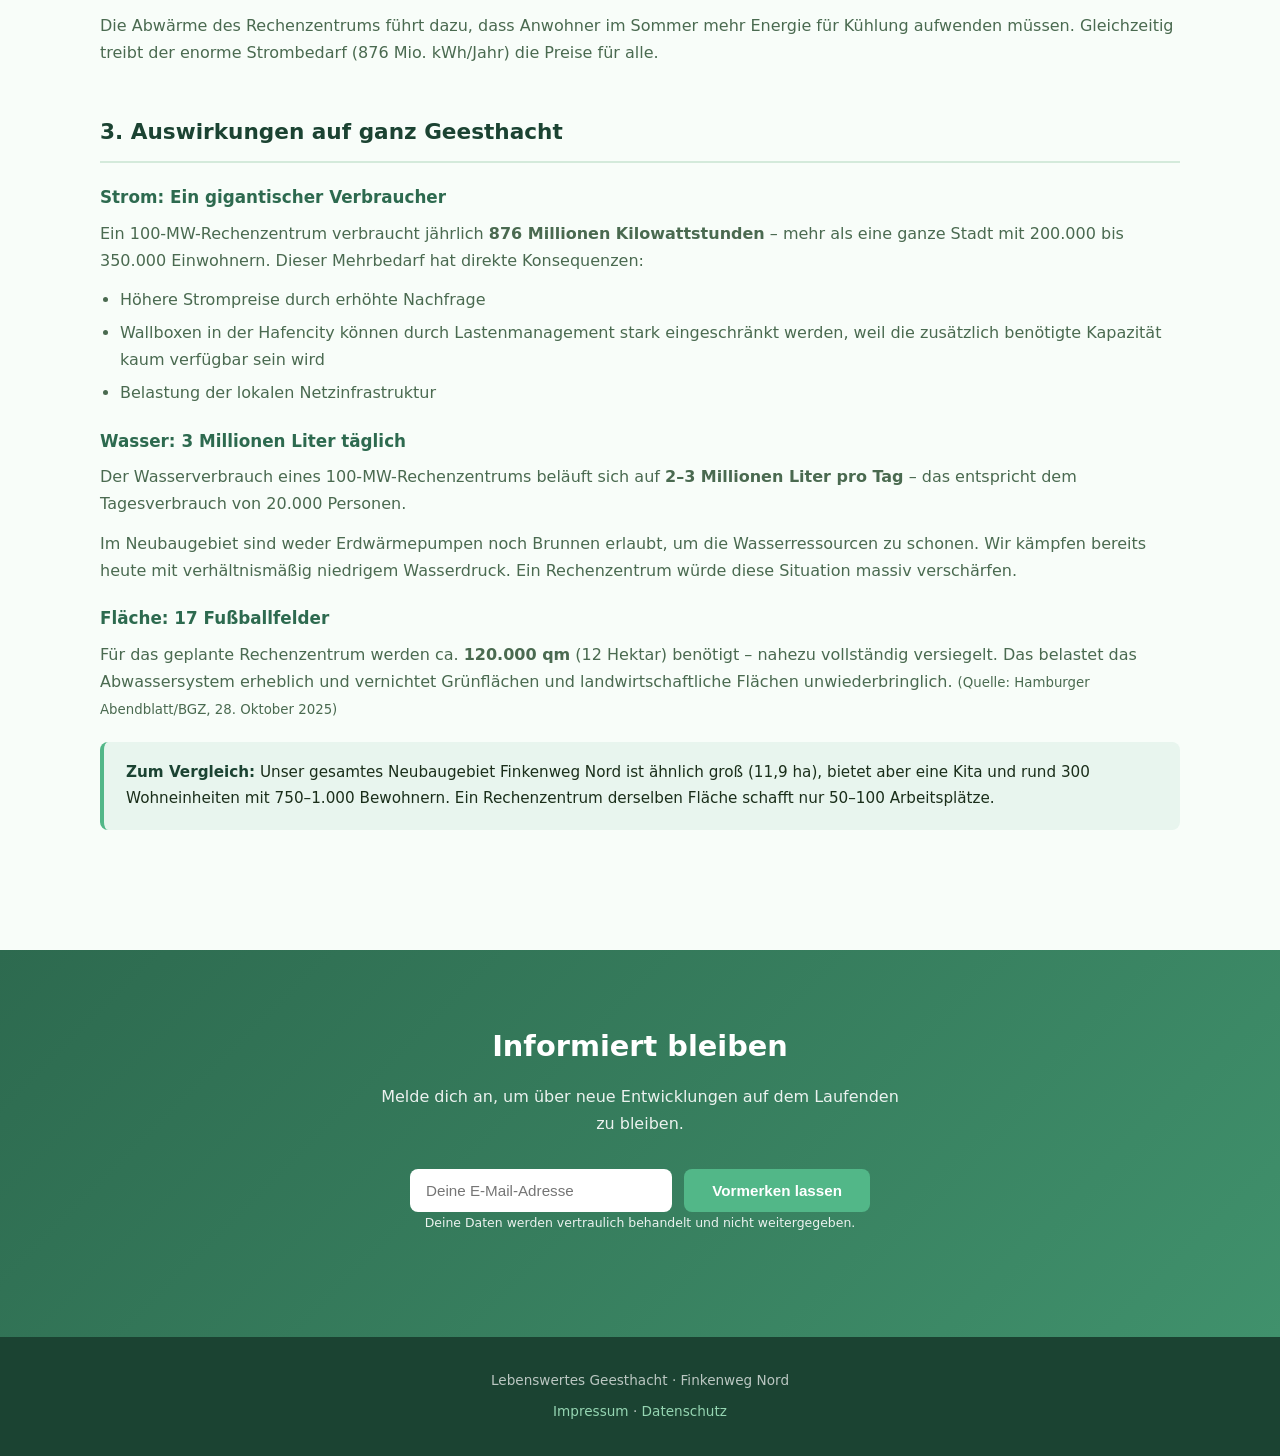
==== commit 61b401e2: "Zeitungsartikel-Infos eingebaut: 15m Höhe und Gewerbesteuer-Schätzung Co-Authored-By: Claude Sonnet " ====
--- a/auswirkungen.html
+++ b/auswirkungen.html
@@ -56,7 +56,7 @@
             <p>Ein 100-MW-Rechenzentrum erzeugt fast 100 MW Abwärme. Der Großteil wird vor Ort in die Umgebungsluft abgegeben. Das entspricht der Heizleistung für rund 150.000 moderne Wohnungen. Im Sommer erhöht sich die Außentemperatur in der direkten Nachbarschaft spürbar – Kühlen wird teurer, schlafen schwieriger.</p>
 
             <h3>Lichtverschmutzung</h3>
-            <p>Rechenzentren gelten als besonders schützenswerte Objekte und sind daher nachts vollständig beleuchtet – auf einer Fläche von 120.000 qm. Lichtempfindliche Menschen können unter Schlafstörungen und Kopfschmerzen leiden. Auch Tiere und Insekten werden dauerhaft beeinträchtigt.</p>
+            <p>Rechenzentren gelten als besonders schützenswerte Objekte und sind daher nachts vollständig beleuchtet – auf einer Fläche von 120.000 qm. Das geplante Gebäude ist auf zwei Stockwerke mit einer Höhe von 15 Metern ausgelegt. Eine Industrieanlage dieser Dimension direkt an der Grenze zum Wohngebiet – nachts hell erleuchtet, rund um die Uhr. Lichtempfindliche Menschen können unter Schlafstörungen und Kopfschmerzen leiden. Auch Tiere und Insekten werden dauerhaft beeinträchtigt.</p>
         </div>
 
         <div class="content-block">
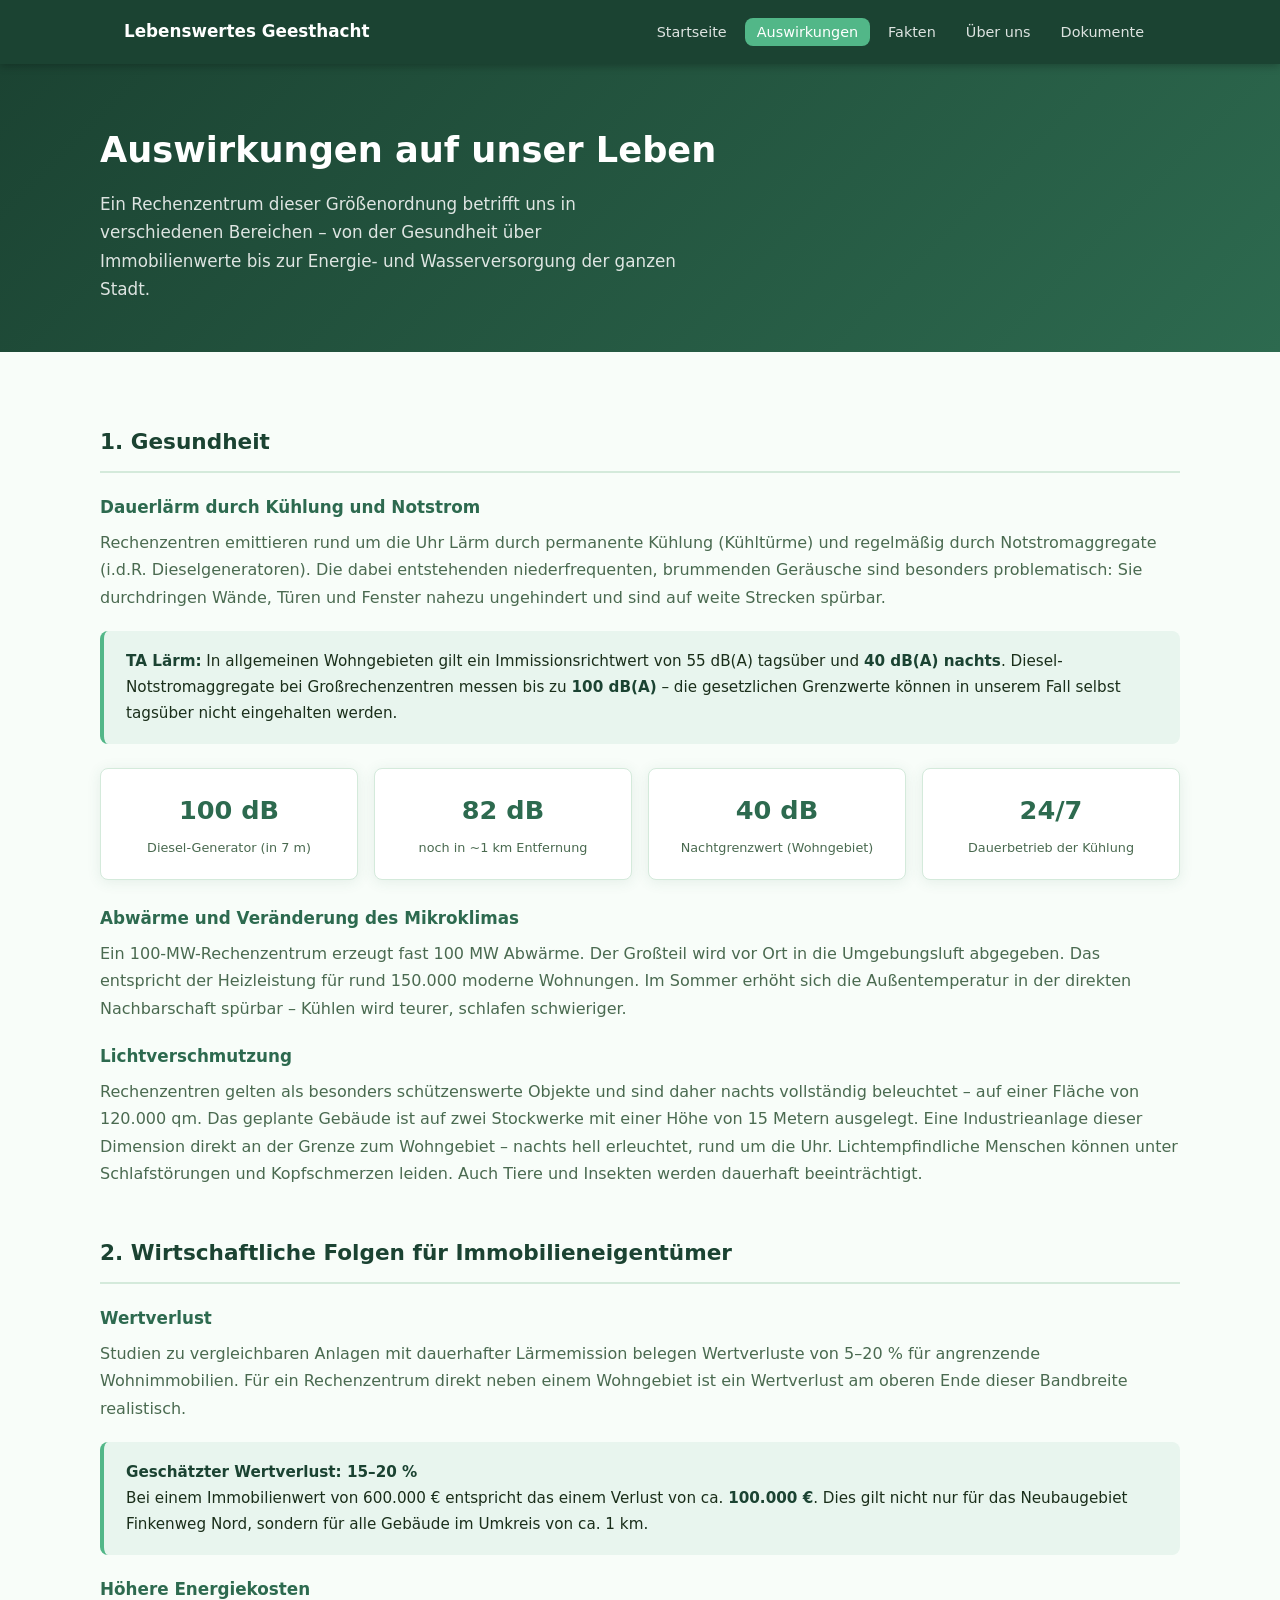
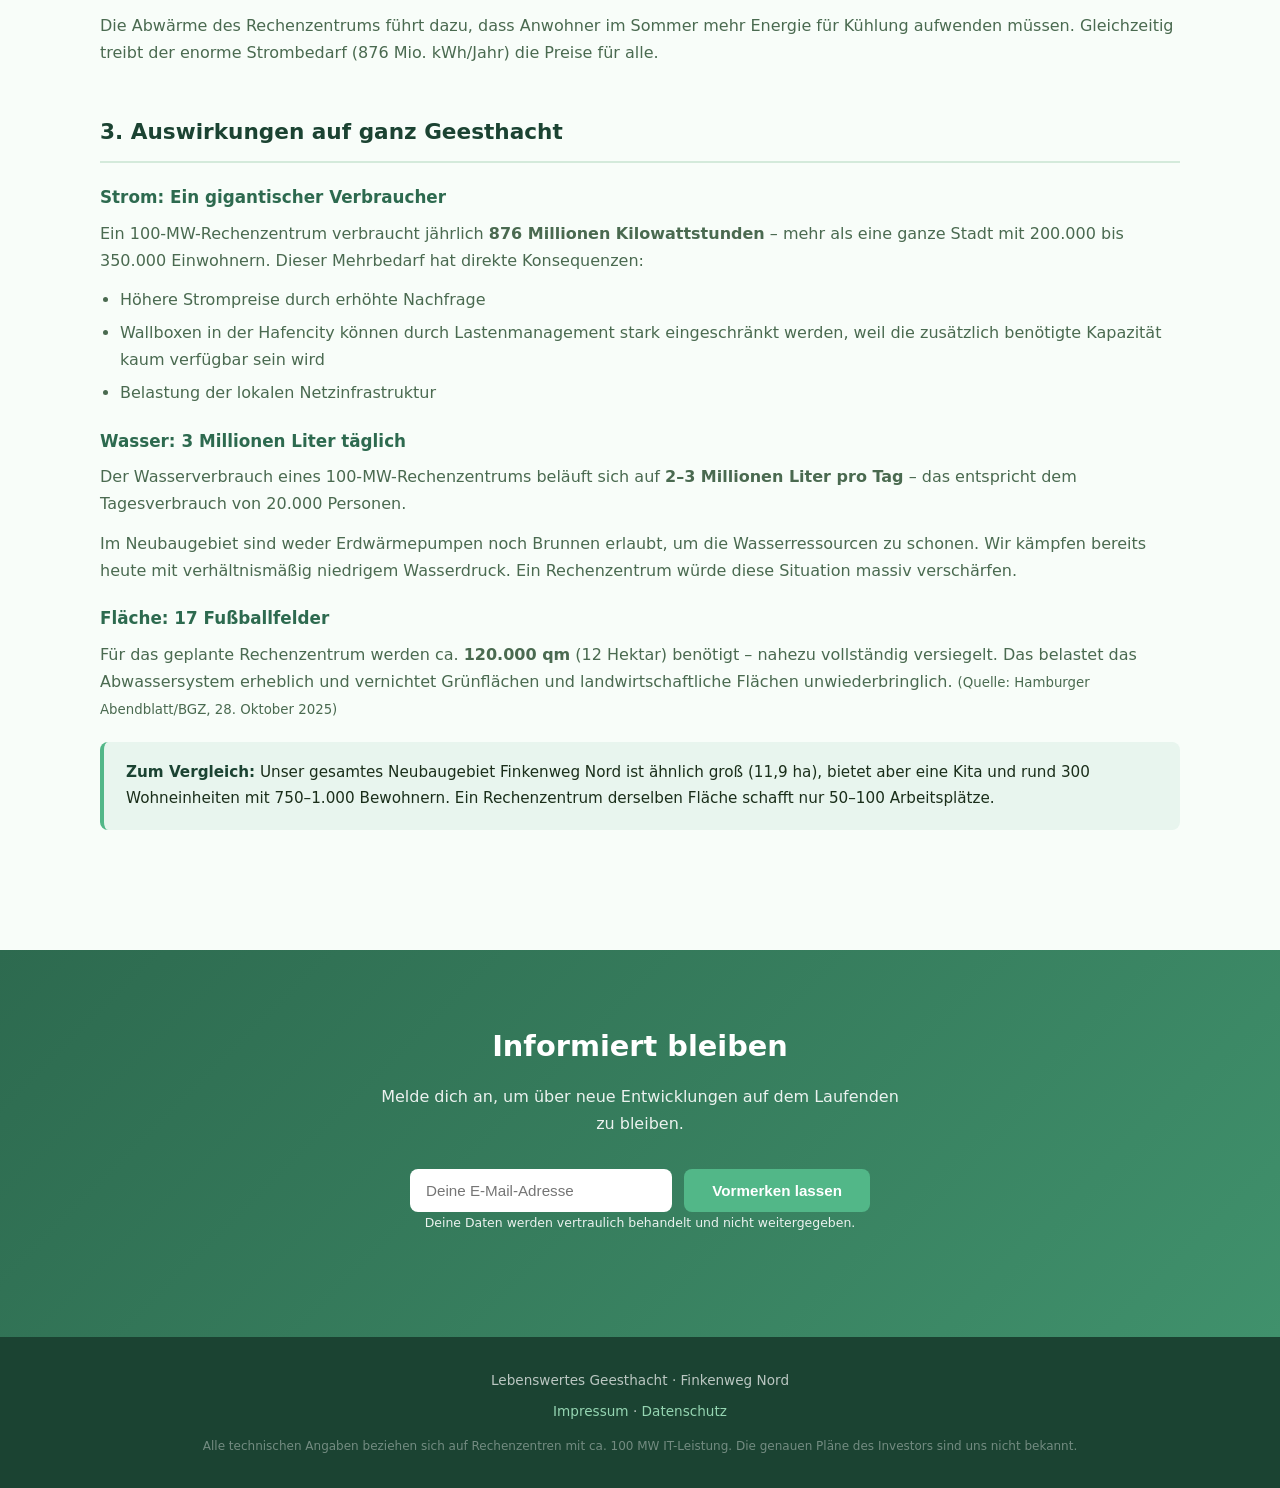
==== commit b828d1a8: "Option B: Disclaimer in Footer aller 7 Seiten ergänzt Co-Authored-By: Claude Sonnet 4.6 <noreply@ant" ====
--- a/auswirkungen.html
+++ b/auswirkungen.html
@@ -117,6 +117,7 @@
     <div class="container">
         <p>Lebenswertes Geesthacht · Finkenweg Nord</p>
         <p style="margin-top:8px;"><a href="impressum.html">Impressum</a> · <a href="datenschutz.html">Datenschutz</a></p>
+        <p style="margin-top:12px; font-size:.75rem; opacity:.55;">Alle technischen Angaben beziehen sich auf Rechenzentren mit ca. 100 MW IT-Leistung. Die genauen Pläne des Investors sind uns nicht bekannt.</p>
     </div>
 </footer>
 
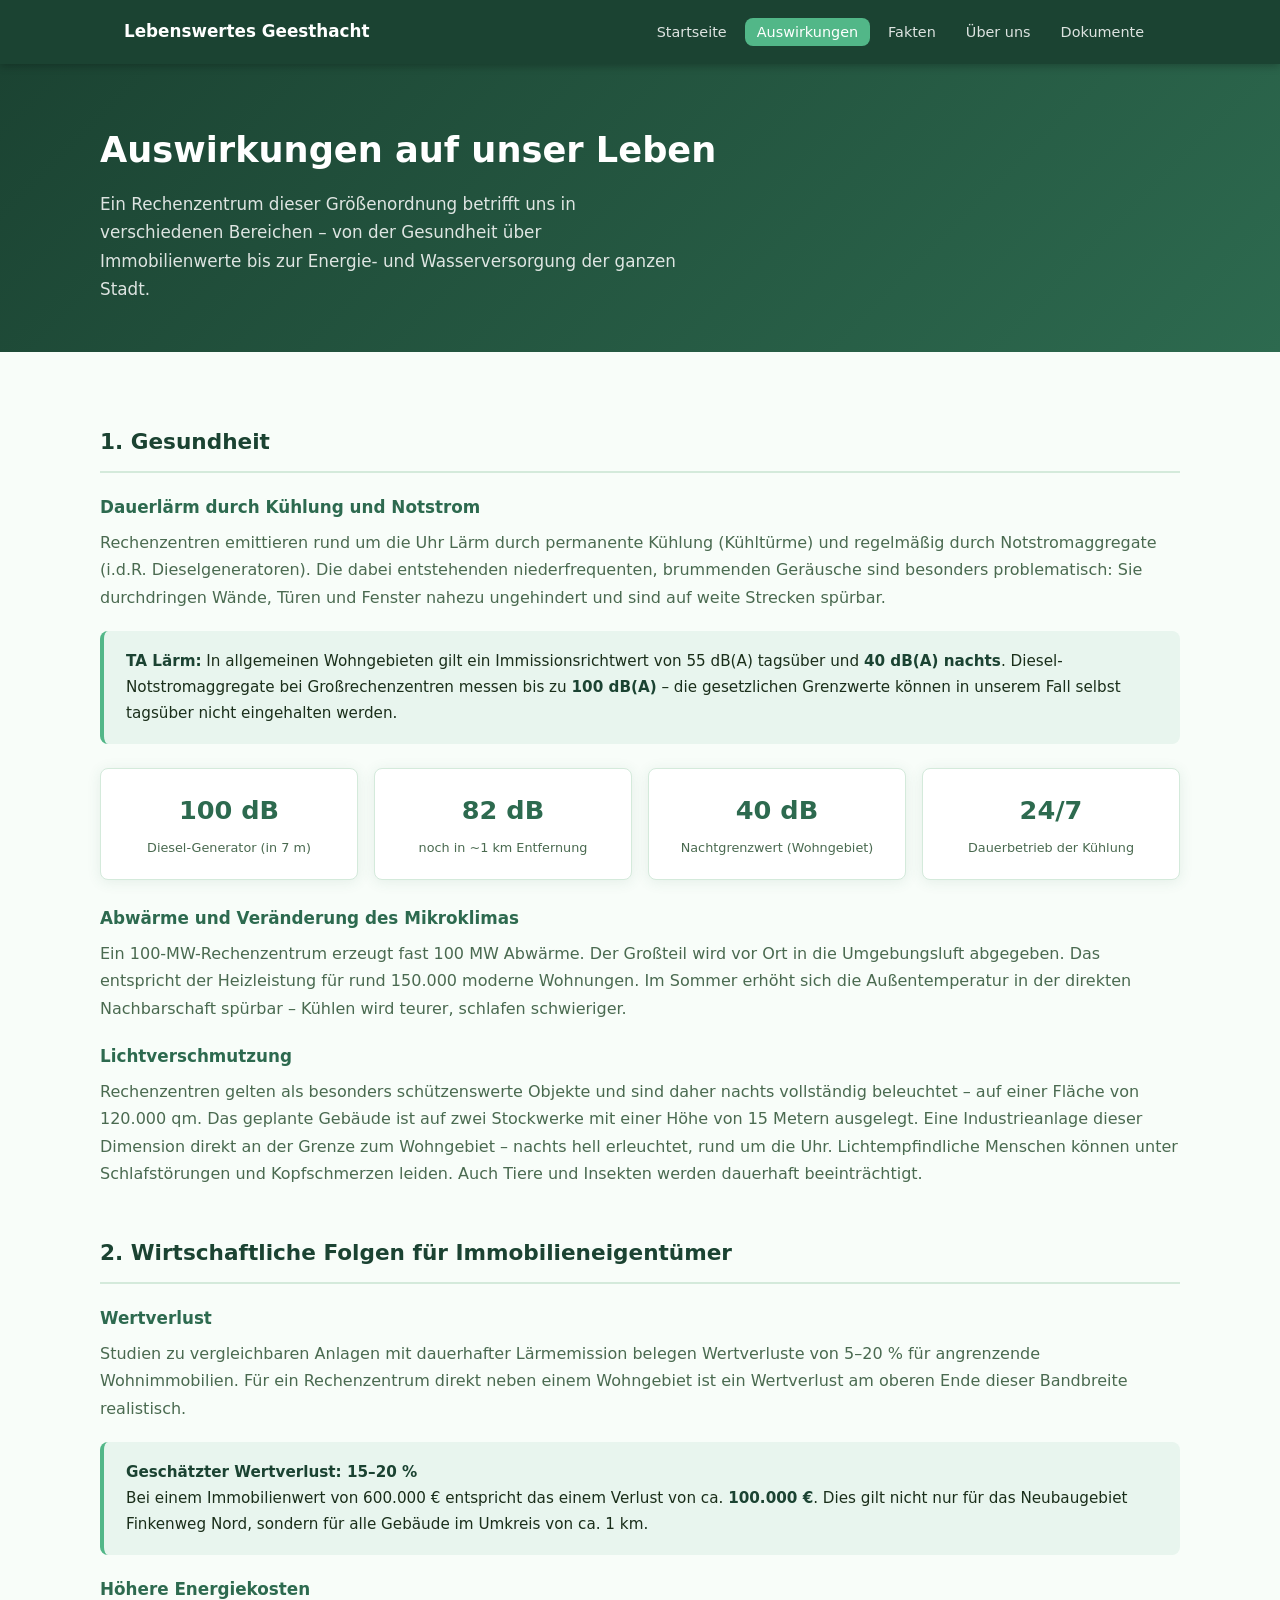
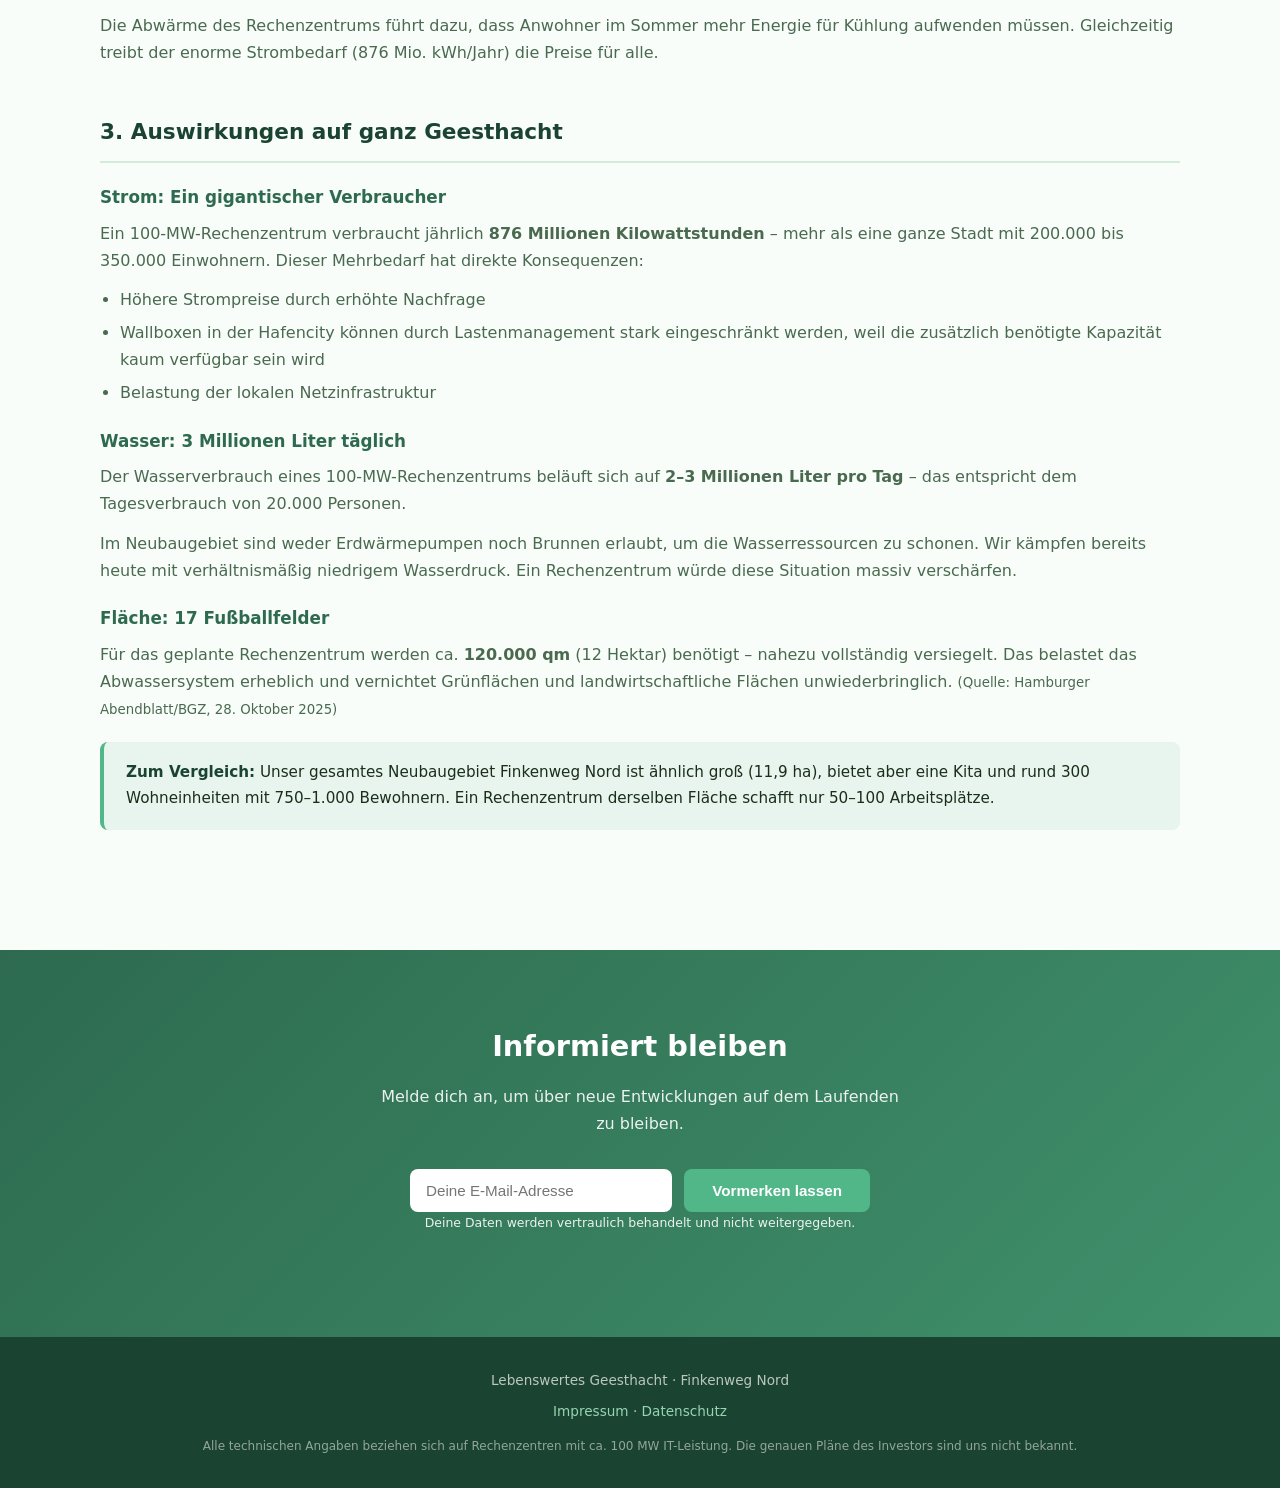
==== commit 12da5d30: "Footer-Disclaimer: Opacity auf allen 7 Seiten erhöht (.55 → .75) Co-Authored-By: Claude Sonnet 4.6 <" ====
--- a/auswirkungen.html
+++ b/auswirkungen.html
@@ -117,7 +117,7 @@
     <div class="container">
         <p>Lebenswertes Geesthacht · Finkenweg Nord</p>
         <p style="margin-top:8px;"><a href="impressum.html">Impressum</a> · <a href="datenschutz.html">Datenschutz</a></p>
-        <p style="margin-top:12px; font-size:.75rem; opacity:.55;">Alle technischen Angaben beziehen sich auf Rechenzentren mit ca. 100 MW IT-Leistung. Die genauen Pläne des Investors sind uns nicht bekannt.</p>
+        <p style="margin-top:12px; font-size:.75rem; opacity:.75;">Alle technischen Angaben beziehen sich auf Rechenzentren mit ca. 100 MW IT-Leistung. Die genauen Pläne des Investors sind uns nicht bekannt.</p>
     </div>
 </footer>
 
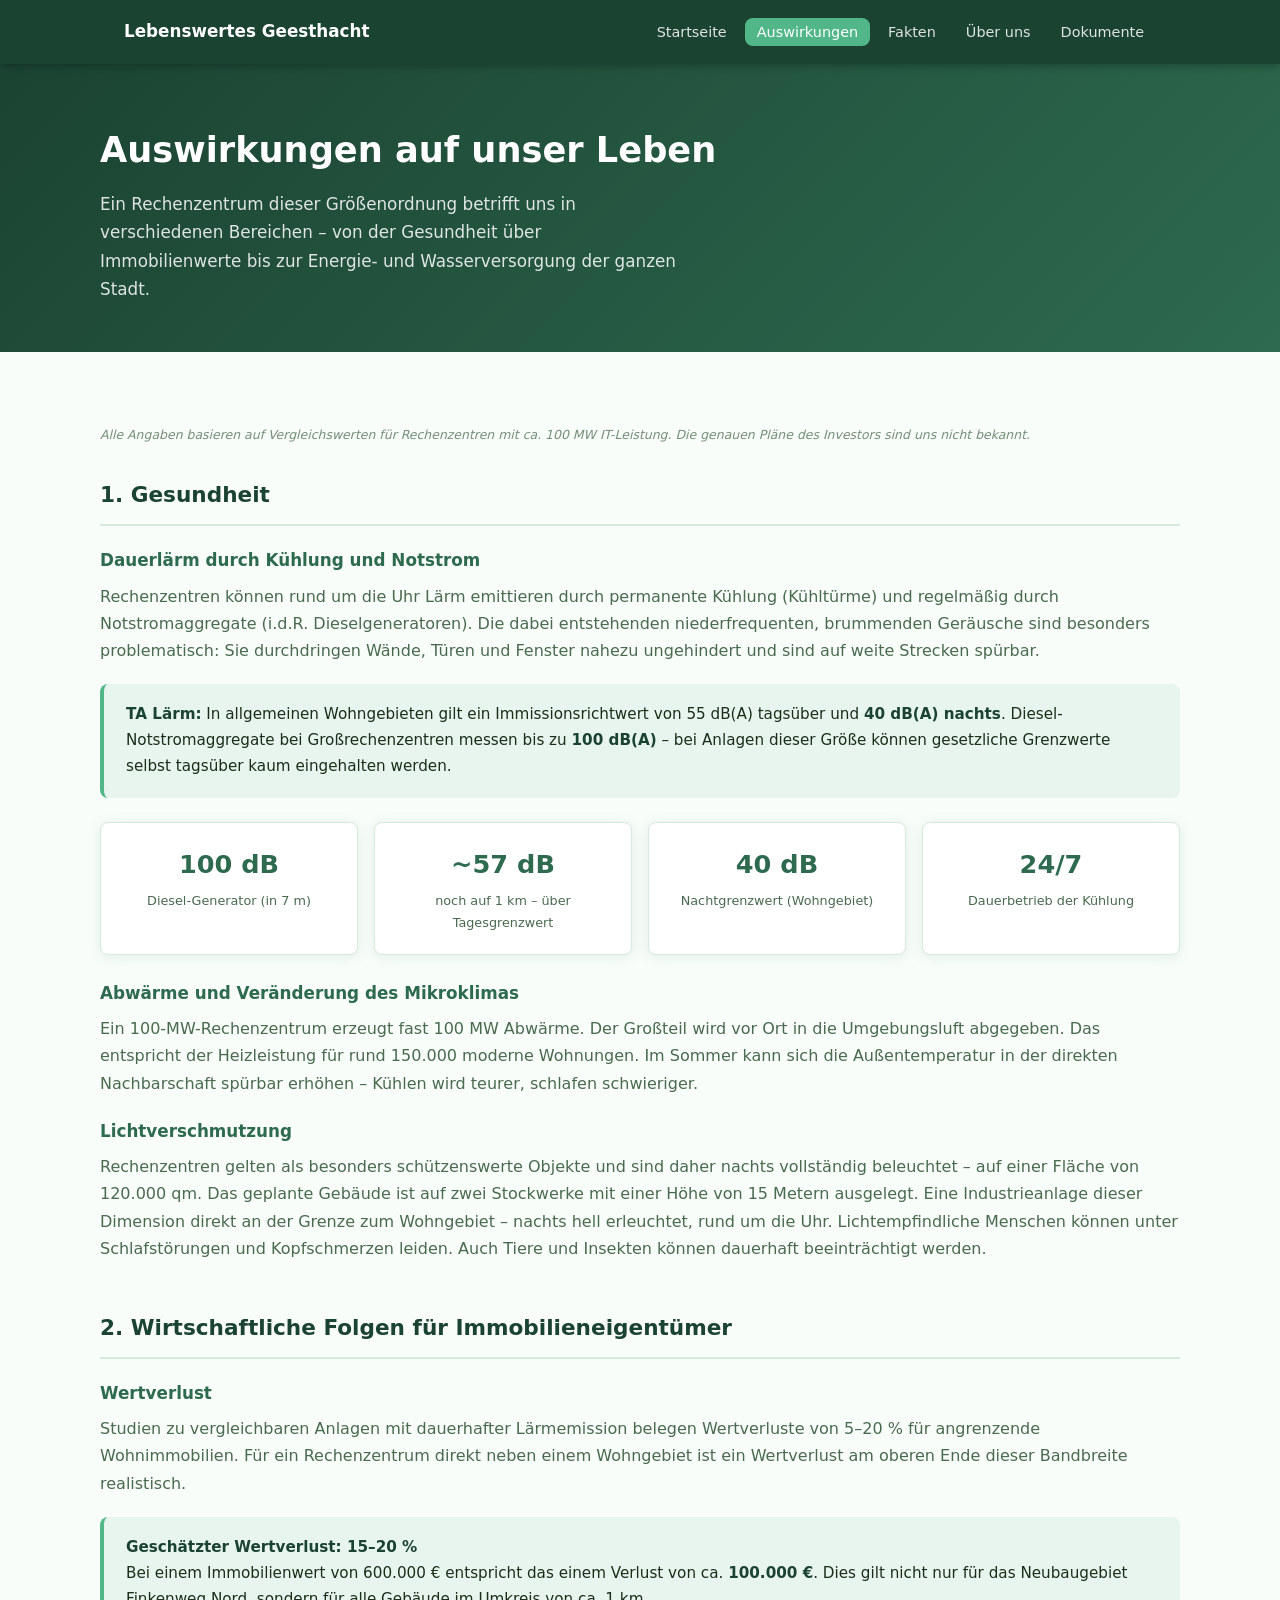
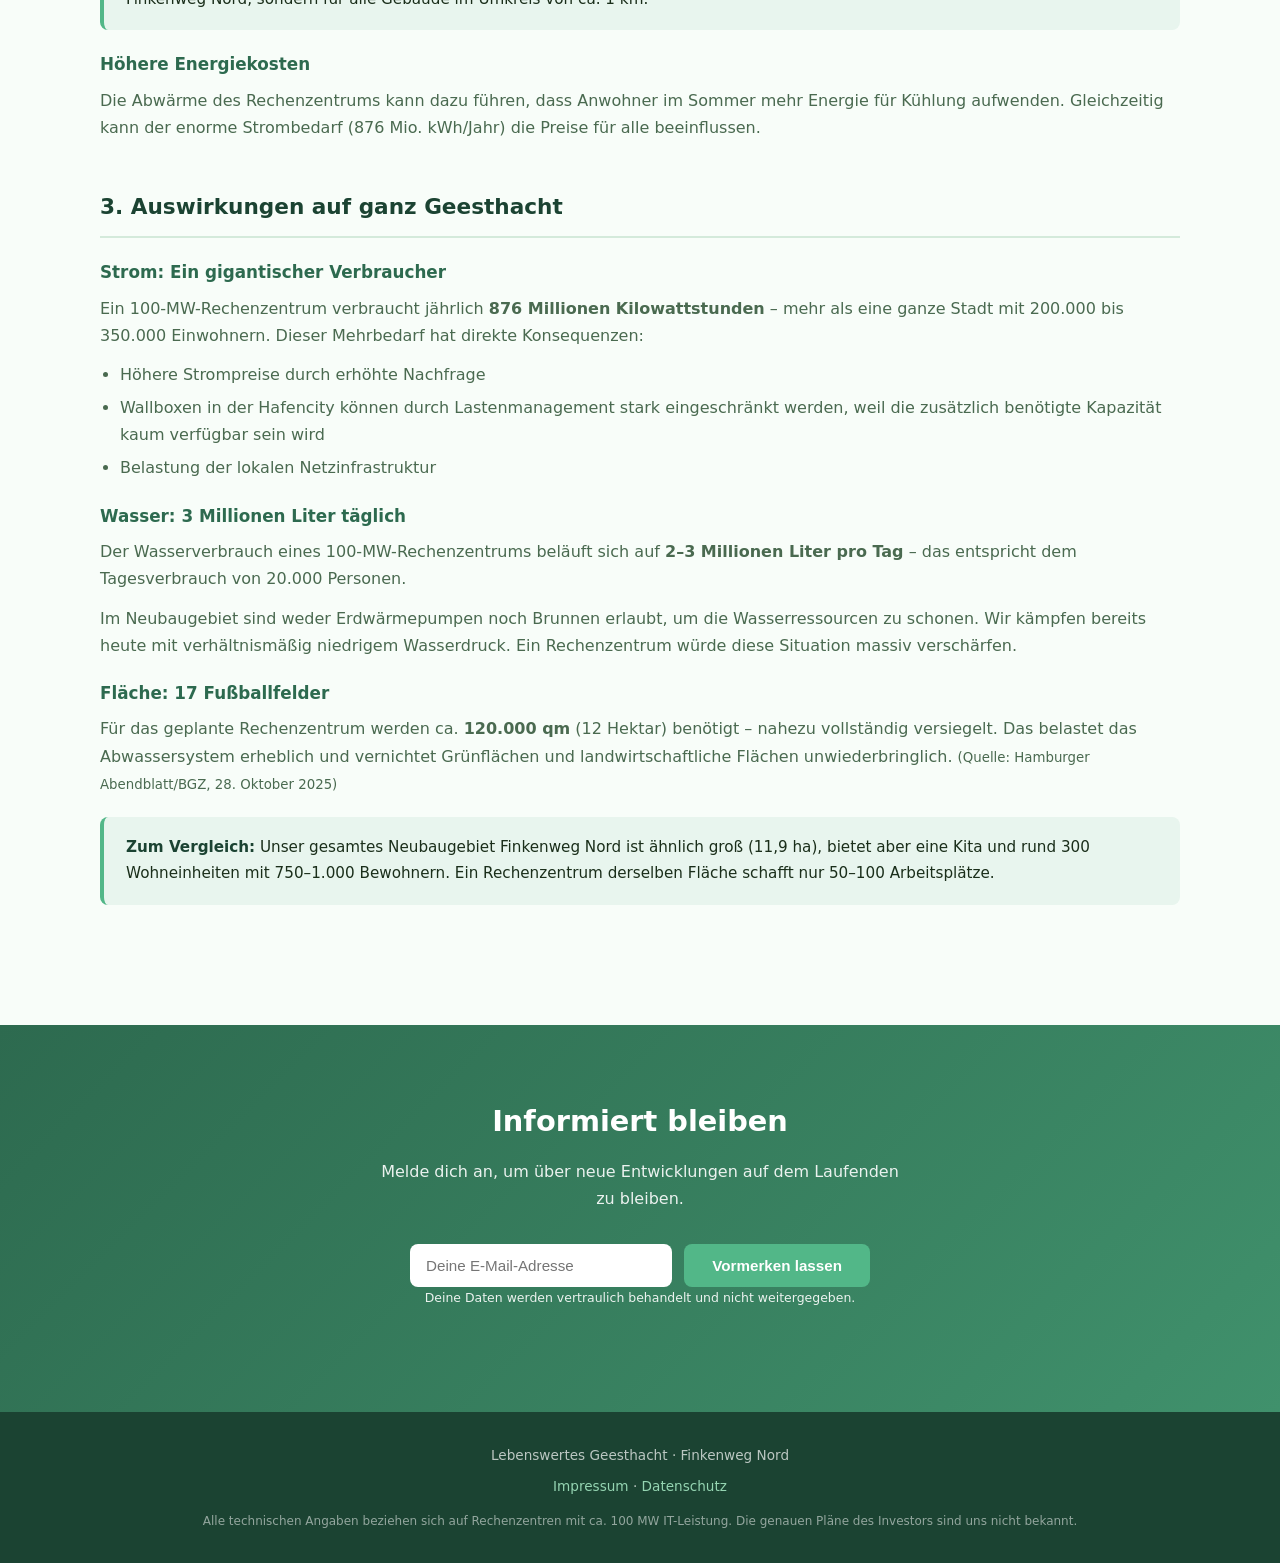
==== commit 4fdd1350: "Auswirkungen: rechtliche Absicherung, Schallpegel korrigiert (82→57 dB) Co-Authored-By: Claude Sonne" ====
--- a/auswirkungen.html
+++ b/auswirkungen.html
@@ -35,28 +35,30 @@
 <section class="section">
     <div class="container">
 
+        <p style="margin-bottom:32px; font-size:.78rem; color:var(--text-muted); font-style:italic; opacity:.75;">Alle Angaben basieren auf Vergleichswerten für Rechenzentren mit ca. 100 MW IT-Leistung. Die genauen Pläne des Investors sind uns nicht bekannt.</p>
+
         <div class="content-block">
             <h2>1. Gesundheit</h2>
 
             <h3>Dauerlärm durch Kühlung und Notstrom</h3>
-            <p>Rechenzentren emittieren rund um die Uhr Lärm durch permanente Kühlung (Kühltürme) und regelmäßig durch Notstromaggregate (i.d.R. Dieselgeneratoren). Die dabei entstehenden niederfrequenten, brummenden Geräusche sind besonders problematisch: Sie durchdringen Wände, Türen und Fenster nahezu ungehindert und sind auf weite Strecken spürbar.</p>
+            <p>Rechenzentren können rund um die Uhr Lärm emittieren durch permanente Kühlung (Kühltürme) und regelmäßig durch Notstromaggregate (i.d.R. Dieselgeneratoren). Die dabei entstehenden niederfrequenten, brummenden Geräusche sind besonders problematisch: Sie durchdringen Wände, Türen und Fenster nahezu ungehindert und sind auf weite Strecken spürbar.</p>
 
             <div class="highlight-box">
-                <strong>TA Lärm:</strong> In allgemeinen Wohngebieten gilt ein Immissionsrichtwert von 55 dB(A) tagsüber und <strong>40 dB(A) nachts</strong>. Diesel-Notstromaggregate bei Großrechenzentren messen bis zu <strong>100 dB(A)</strong> – die gesetzlichen Grenzwerte können in unserem Fall selbst tagsüber nicht eingehalten werden.
+                <strong>TA Lärm:</strong> In allgemeinen Wohngebieten gilt ein Immissionsrichtwert von 55 dB(A) tagsüber und <strong>40 dB(A) nachts</strong>. Diesel-Notstromaggregate bei Großrechenzentren messen bis zu <strong>100 dB(A)</strong> – bei Anlagen dieser Größe können gesetzliche Grenzwerte selbst tagsüber kaum eingehalten werden.
             </div>
 
             <div class="stat-row">
                 <div class="stat-box"><div class="num">100 dB</div><div class="lbl">Diesel-Generator (in 7 m)</div></div>
-                <div class="stat-box"><div class="num">82 dB</div><div class="lbl">noch in ~1 km Entfernung</div></div>
+                <div class="stat-box"><div class="num">~57 dB</div><div class="lbl">noch auf 1 km – über Tagesgrenzwert</div></div>
                 <div class="stat-box"><div class="num">40 dB</div><div class="lbl">Nachtgrenzwert (Wohngebiet)</div></div>
                 <div class="stat-box"><div class="num">24/7</div><div class="lbl">Dauerbetrieb der Kühlung</div></div>
             </div>
 
             <h3>Abwärme und Veränderung des Mikroklimas</h3>
-            <p>Ein 100-MW-Rechenzentrum erzeugt fast 100 MW Abwärme. Der Großteil wird vor Ort in die Umgebungsluft abgegeben. Das entspricht der Heizleistung für rund 150.000 moderne Wohnungen. Im Sommer erhöht sich die Außentemperatur in der direkten Nachbarschaft spürbar – Kühlen wird teurer, schlafen schwieriger.</p>
+            <p>Ein 100-MW-Rechenzentrum erzeugt fast 100 MW Abwärme. Der Großteil wird vor Ort in die Umgebungsluft abgegeben. Das entspricht der Heizleistung für rund 150.000 moderne Wohnungen. Im Sommer kann sich die Außentemperatur in der direkten Nachbarschaft spürbar erhöhen – Kühlen wird teurer, schlafen schwieriger.</p>
 
             <h3>Lichtverschmutzung</h3>
-            <p>Rechenzentren gelten als besonders schützenswerte Objekte und sind daher nachts vollständig beleuchtet – auf einer Fläche von 120.000 qm. Das geplante Gebäude ist auf zwei Stockwerke mit einer Höhe von 15 Metern ausgelegt. Eine Industrieanlage dieser Dimension direkt an der Grenze zum Wohngebiet – nachts hell erleuchtet, rund um die Uhr. Lichtempfindliche Menschen können unter Schlafstörungen und Kopfschmerzen leiden. Auch Tiere und Insekten werden dauerhaft beeinträchtigt.</p>
+            <p>Rechenzentren gelten als besonders schützenswerte Objekte und sind daher nachts vollständig beleuchtet – auf einer Fläche von 120.000 qm. Das geplante Gebäude ist auf zwei Stockwerke mit einer Höhe von 15 Metern ausgelegt. Eine Industrieanlage dieser Dimension direkt an der Grenze zum Wohngebiet – nachts hell erleuchtet, rund um die Uhr. Lichtempfindliche Menschen können unter Schlafstörungen und Kopfschmerzen leiden. Auch Tiere und Insekten können dauerhaft beeinträchtigt werden.</p>
         </div>
 
         <div class="content-block">
@@ -71,7 +73,7 @@
             </div>
 
             <h3>Höhere Energiekosten</h3>
-            <p>Die Abwärme des Rechenzentrums führt dazu, dass Anwohner im Sommer mehr Energie für Kühlung aufwenden müssen. Gleichzeitig treibt der enorme Strombedarf (876 Mio. kWh/Jahr) die Preise für alle.</p>
+            <p>Die Abwärme des Rechenzentrums kann dazu führen, dass Anwohner im Sommer mehr Energie für Kühlung aufwenden. Gleichzeitig kann der enorme Strombedarf (876 Mio. kWh/Jahr) die Preise für alle beeinflussen.</p>
         </div>
 
         <div class="content-block">
